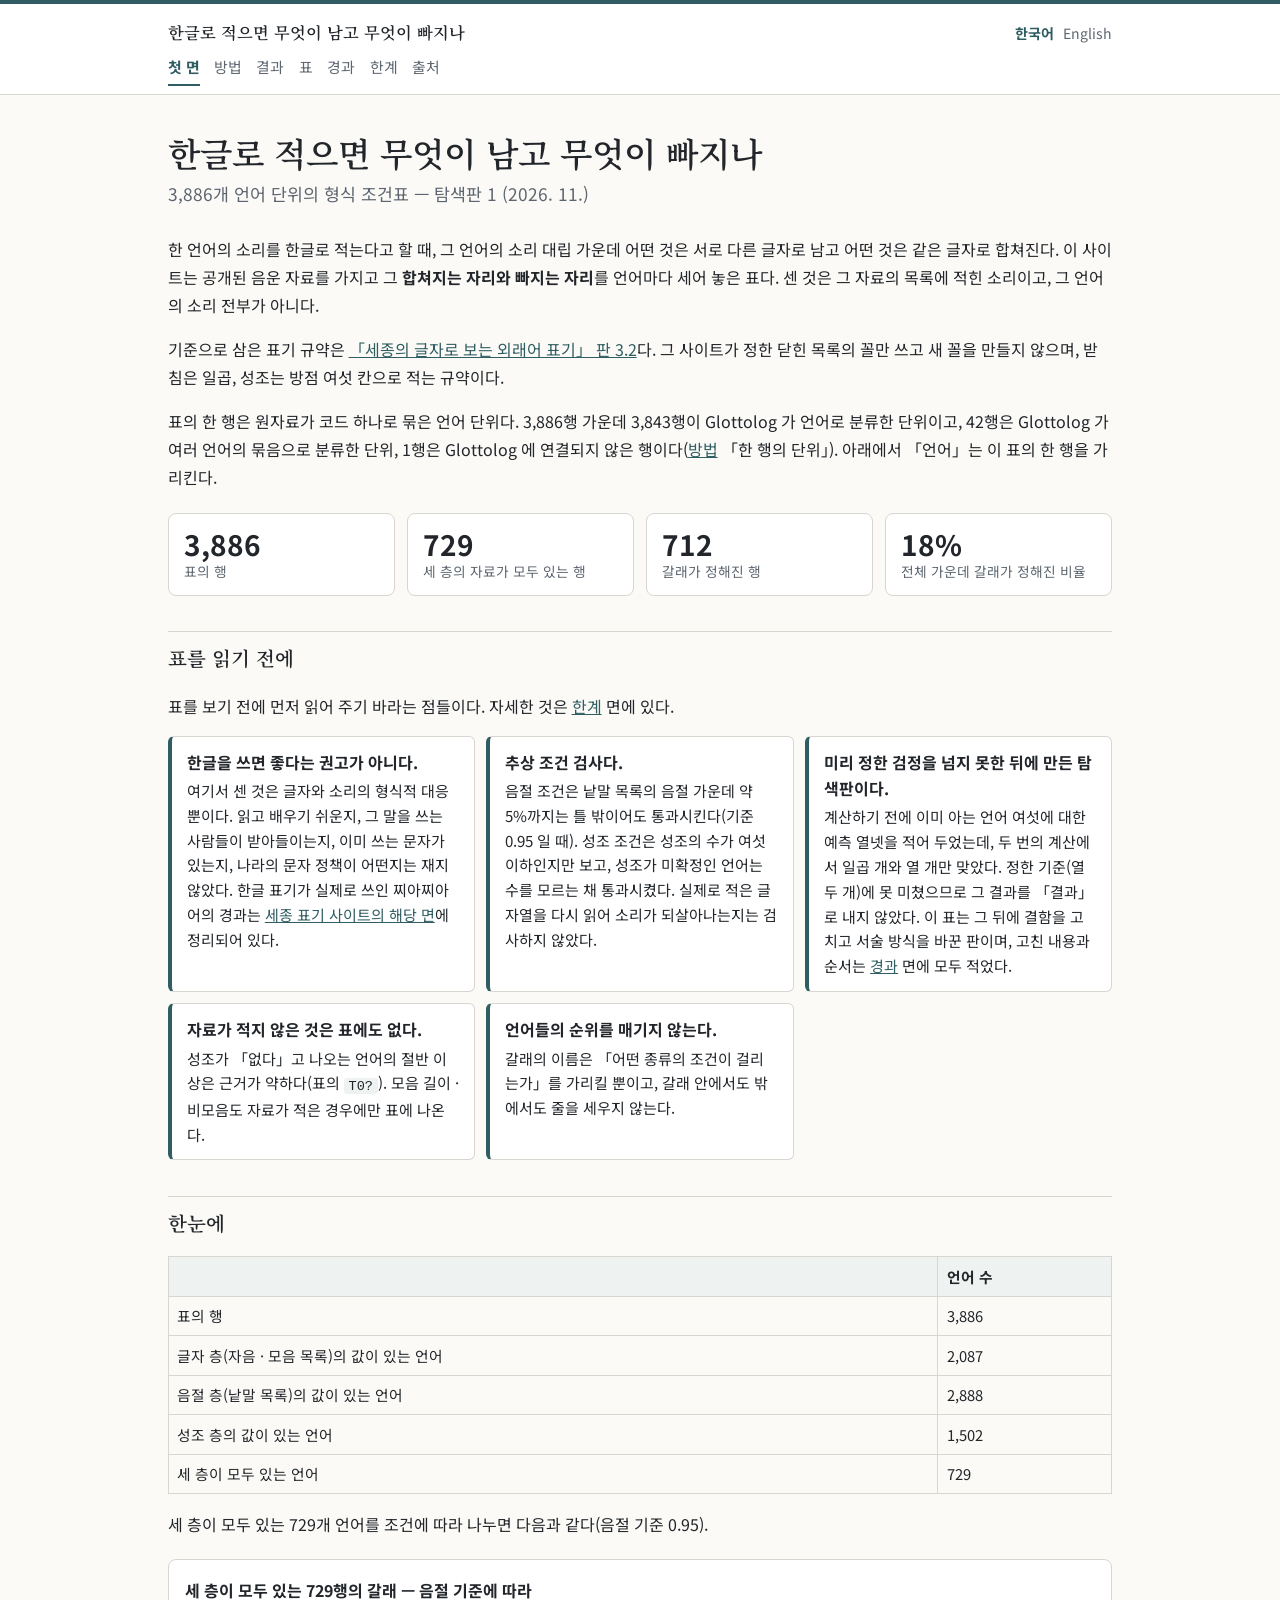
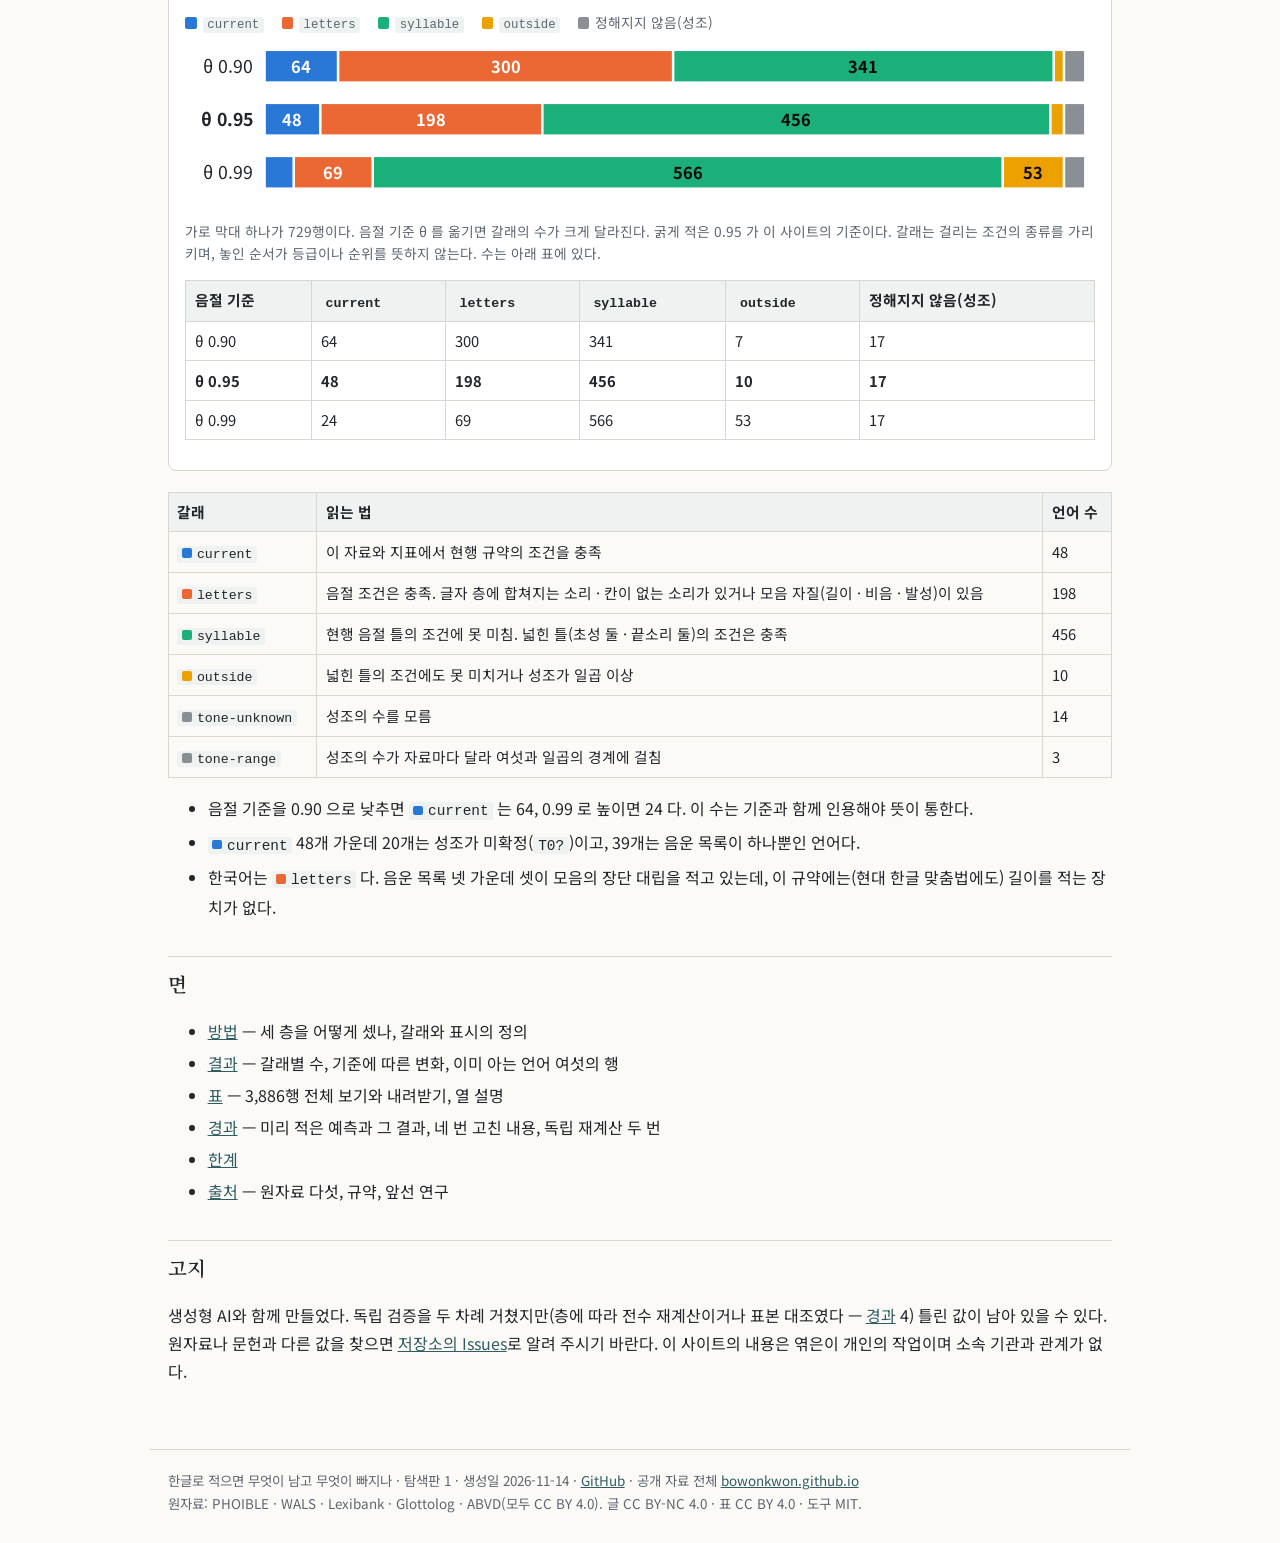
==== docs/ko/index.html @ a4bf8be7 "Exploratory edition 1: formal-condition table of 3,886 language units Site (Korean and English), tab" ====
<!DOCTYPE html><html lang="ko"><head><meta charset="utf-8"><meta name="viewport" content="width=device-width,initial-scale=1"><title>한글로 적으면 무엇이 남고 무엇이 빠지나</title><link rel="preconnect" href="https://fonts.googleapis.com"><link rel="preconnect" href="https://fonts.gstatic.com" crossorigin><link href="https://fonts.googleapis.com/css2?family=Noto+Sans+KR:wght@400;700&family=Noto+Serif+KR:wght@600&display=swap" rel="stylesheet"><link rel="stylesheet" href="../assets/style.css"></head><body class="p-index"><header><div class="top"><a class="site" href="index.html">한글로 적으면 무엇이 남고 무엇이 빠지나</a><span class="lang"><a href="../ko/index.html" class="on">한국어</a><a href="../en/index.html">English</a></span></div><nav><a href="index.html" class="on">첫 면</a><a href="method.html">방법</a><a href="results.html">결과</a><a href="table.html">표</a><a href="record.html">경과</a><a href="limits.html">한계</a><a href="sources.html">출처</a></nav></header><main><h1>한글로 적으면 무엇이 남고 무엇이 빠지나</h1><p class="sub">3,886개 언어 단위의 형식 조건표 — 탐색판 1 (2026. 11.)</p><p>한 언어의 소리를 한글로 적는다고 할 때, 그 언어의 소리 대립 가운데 어떤 것은 서로 다른 글자로 남고 어떤 것은 같은 글자로 합쳐진다. 이 사이트는 공개된 음운 자료를 가지고 그 <strong>합쳐지는 자리와 빠지는 자리</strong>를 언어마다 세어 놓은 표다. 센 것은 그 자료의 목록에 적힌 소리이고, 그 언어의 소리 전부가 아니다.</p>
<p>기준으로 삼은 표기 규약은 <a href="https://bowonkwon.github.io/Legal-Language-Handbooks/sejong/">「세종의 글자로 보는 외래어 표기」 판 3.2</a>다. 그 사이트가 정한 닫힌 목록의 꼴만 쓰고 새 꼴을 만들지 않으며, 받침은 일곱, 성조는 방점 여섯 칸으로 적는 규약이다.</p>
<p>표의 한 행은 원자료가 코드 하나로 묶은 언어 단위다. 3,886행 가운데 3,843행이 Glottolog 가 언어로 분류한 단위이고, 42행은 Glottolog 가 여러 언어의 묶음으로 분류한 단위, 1행은 Glottolog 에 연결되지 않은 행이다(<a href="method.html">방법</a> 「한 행의 단위」). 아래에서 「언어」는 이 표의 한 행을 가리킨다.</p>
<div class="tiles"><div class="tile"><b>3,886</b><span>표의 행</span></div><div class="tile"><b>729</b><span>세 층의 자료가 모두 있는 행</span></div><div class="tile"><b>712</b><span>갈래가 정해진 행</span></div><div class="tile"><b>18%</b><span>전체 가운데 갈래가 정해진 비율</span></div></div>
<h2>표를 읽기 전에</h2>
<p>표를 보기 전에 먼저 읽어 주기 바라는 점들이다. 자세한 것은 <a href="limits.html">한계</a> 면에 있다.</p>
<ul class="cards">
<li><strong>한글을 쓰면 좋다는 권고가 아니다.</strong> 여기서 센 것은 글자와 소리의 형식적 대응뿐이다. 읽고 배우기 쉬운지, 그 말을 쓰는 사람들이 받아들이는지, 이미 쓰는 문자가 있는지, 나라의 문자 정책이 어떤지는 재지 않았다. 한글 표기가 실제로 쓰인 찌아찌아어의 경과는 <a href="https://bowonkwon.github.io/Legal-Language-Handbooks/sejong/geokkuro.html">세종 표기 사이트의 해당 면</a>에 정리되어 있다.</li>
<li><strong>추상 조건 검사다.</strong> 음절 조건은 낱말 목록의 음절 가운데 약 5%까지는 틀 밖이어도 통과시킨다(기준 0.95 일 때). 성조 조건은 성조의 수가 여섯 이하인지만 보고, 성조가 미확정인 언어는 수를 모르는 채 통과시켰다. 실제로 적은 글자열을 다시 읽어 소리가 되살아나는지는 검사하지 않았다.</li>
<li><strong>미리 정한 검정을 넘지 못한 뒤에 만든 탐색판이다.</strong> 계산하기 전에 이미 아는 언어 여섯에 대한 예측 열넷을 적어 두었는데, 두 번의 계산에서 일곱 개와 열 개만 맞았다. 정한 기준(열두 개)에 못 미쳤으므로 그 결과를 「결과」로 내지 않았다. 이 표는 그 뒤에 결함을 고치고 서술 방식을 바꾼 판이며, 고친 내용과 순서는 <a href="record.html">경과</a> 면에 모두 적었다.</li>
<li><strong>자료가 적지 않은 것은 표에도 없다.</strong> 성조가 「없다」고 나오는 언어의 절반 이상은 근거가 약하다(표의 <code>T0?</code>). 모음 길이 · 비모음도 자료가 적은 경우에만 표에 나온다.</li>
<li><strong>언어들의 순위를 매기지 않는다.</strong> 갈래의 이름은 「어떤 종류의 조건이 걸리는가」를 가리킬 뿐이고, 갈래 안에서도 밖에서도 줄을 세우지 않는다.</li>
</ul>
<h2>한눈에</h2>
<div class="tw"><table>
<thead>
<tr>
<th></th>
<th>언어 수</th>
</tr>
</thead>
<tbody>
<tr>
<td>표의 행</td>
<td>3,886</td>
</tr>
<tr>
<td>글자 층(자음 · 모음 목록)의 값이 있는 언어</td>
<td>2,087</td>
</tr>
<tr>
<td>음절 층(낱말 목록)의 값이 있는 언어</td>
<td>2,888</td>
</tr>
<tr>
<td>성조 층의 값이 있는 언어</td>
<td>1,502</td>
</tr>
<tr>
<td>세 층이 모두 있는 언어</td>
<td>729</td>
</tr>
</tbody>
</table></div>
<p>세 층이 모두 있는 729개 언어를 조건에 따라 나누면 다음과 같다(음절 기준 0.95).</p>
<div class="fig"><h3>세 층이 모두 있는 729행의 갈래 — 음절 기준에 따라</h3><div class="legend"><span><i class="sw" style="background:#2a78d6"></i><code>current</code></span><span><i class="sw" style="background:#eb6834"></i><code>letters</code></span><span><i class="sw" style="background:#1baf7a"></i><code>syllable</code></span><span><i class="sw" style="background:#eda100"></i><code>outside</code></span><span><i class="sw" style="background:#8a8f96"></i>정해지지 않음(성조)</span></div><svg viewBox="0 0 720 130" role="img" aria-label="세 층이 모두 있는 729행의 갈래 — 음절 기준에 따라"><text x="54" y="21.0" text-anchor="end" font-size="14" fill="#22262a">θ 0.90</text><rect x="64.000" y="4" width="56.187" height="24" fill="#2a78d6"><title>current: 64 (θ 0.90)</title></rect><text x="92.1" y="21.0" text-anchor="middle" font-size="13" font-weight="700" fill="#ffffff" pointer-events="none">64</text><rect x="122.187" y="4" width="263.374" height="24" fill="#eb6834"><title>letters: 300 (θ 0.90)</title></rect><text x="253.9" y="21.0" text-anchor="middle" font-size="13" font-weight="700" fill="#ffffff" pointer-events="none">300</text><rect x="387.561" y="4" width="299.369" height="24" fill="#1baf7a"><title>syllable: 341 (θ 0.90)</title></rect><text x="537.2" y="21.0" text-anchor="middle" font-size="13" font-weight="700" fill="#0b0b0b" pointer-events="none">341</text><rect x="688.930" y="4" width="6.145" height="24" fill="#eda100"><title>outside: 7 (θ 0.90)</title></rect><rect x="697.075" y="4" width="14.925" height="24" fill="#8a8f96"><title>정해지지 않음(성조): 17 (θ 0.90)</title></rect><text x="54" y="63.0" text-anchor="end" font-size="14" fill="#22262a" font-weight="700">θ 0.95</text><rect x="64.000" y="46" width="42.140" height="24" fill="#2a78d6"><title>current: 48 (θ 0.95)</title></rect><text x="85.1" y="63.0" text-anchor="middle" font-size="13" font-weight="700" fill="#ffffff" pointer-events="none">48</text><rect x="108.140" y="46" width="173.827" height="24" fill="#eb6834"><title>letters: 198 (θ 0.95)</title></rect><text x="195.1" y="63.0" text-anchor="middle" font-size="13" font-weight="700" fill="#ffffff" pointer-events="none">198</text><rect x="283.967" y="46" width="400.329" height="24" fill="#1baf7a"><title>syllable: 456 (θ 0.95)</title></rect><text x="484.1" y="63.0" text-anchor="middle" font-size="13" font-weight="700" fill="#0b0b0b" pointer-events="none">456</text><rect x="686.296" y="46" width="8.779" height="24" fill="#eda100"><title>outside: 10 (θ 0.95)</title></rect><rect x="697.075" y="46" width="14.925" height="24" fill="#8a8f96"><title>정해지지 않음(성조): 17 (θ 0.95)</title></rect><text x="54" y="105.0" text-anchor="end" font-size="14" fill="#22262a">θ 0.99</text><rect x="64.000" y="88" width="21.070" height="24" fill="#2a78d6"><title>current: 24 (θ 0.99)</title></rect><rect x="87.070" y="88" width="60.576" height="24" fill="#eb6834"><title>letters: 69 (θ 0.99)</title></rect><text x="117.4" y="105.0" text-anchor="middle" font-size="13" font-weight="700" fill="#ffffff" pointer-events="none">69</text><rect x="149.646" y="88" width="496.900" height="24" fill="#1baf7a"><title>syllable: 566 (θ 0.99)</title></rect><text x="398.1" y="105.0" text-anchor="middle" font-size="13" font-weight="700" fill="#0b0b0b" pointer-events="none">566</text><rect x="648.546" y="88" width="46.529" height="24" fill="#eda100"><title>outside: 53 (θ 0.99)</title></rect><text x="671.8" y="105.0" text-anchor="middle" font-size="13" font-weight="700" fill="#0b0b0b" pointer-events="none">53</text><rect x="697.075" y="88" width="14.925" height="24" fill="#8a8f96"><title>정해지지 않음(성조): 17 (θ 0.99)</title></rect></svg><p class="cap">가로 막대 하나가 729행이다. 음절 기준 θ 를 옮기면 갈래의 수가 크게 달라진다. 굵게 적은 0.95 가 이 사이트의 기준이다. 갈래는 걸리는 조건의 종류를 가리키며, 놓인 순서가 등급이나 순위를 뜻하지 않는다. 수는 아래 표에 있다.</p><div class="tw"><table><thead><tr><th>음절 기준</th><th><code>current</code></th><th><code>letters</code></th><th><code>syllable</code></th><th><code>outside</code></th><th>정해지지 않음(성조)</th></tr></thead><tbody><tr><td>θ 0.90</td><td>64</td><td>300</td><td>341</td><td>7</td><td>17</td></tr><tr><td><strong>θ 0.95</strong></td><td><strong>48</strong></td><td><strong>198</strong></td><td><strong>456</strong></td><td><strong>10</strong></td><td><strong>17</strong></td></tr><tr><td>θ 0.99</td><td>24</td><td>69</td><td>566</td><td>53</td><td>17</td></tr></tbody></table></div></div>
<div class="tw"><table>
<thead>
<tr>
<th>갈래</th>
<th>읽는 법</th>
<th>언어 수</th>
</tr>
</thead>
<tbody>
<tr>
<td><code class="cat c-current">current</code></td>
<td>이 자료와 지표에서 현행 규약의 조건을 충족</td>
<td>48</td>
</tr>
<tr>
<td><code class="cat c-letters">letters</code></td>
<td>음절 조건은 충족. 글자 층에 합쳐지는 소리 · 칸이 없는 소리가 있거나 모음 자질(길이 · 비음 · 발성)이 있음</td>
<td>198</td>
</tr>
<tr>
<td><code class="cat c-syllable">syllable</code></td>
<td>현행 음절 틀의 조건에 못 미침. 넓힌 틀(초성 둘 · 끝소리 둘)의 조건은 충족</td>
<td>456</td>
</tr>
<tr>
<td><code class="cat c-outside">outside</code></td>
<td>넓힌 틀의 조건에도 못 미치거나 성조가 일곱 이상</td>
<td>10</td>
</tr>
<tr>
<td><code class="cat c-tone-unknown">tone-unknown</code></td>
<td>성조의 수를 모름</td>
<td>14</td>
</tr>
<tr>
<td><code class="cat c-tone-range">tone-range</code></td>
<td>성조의 수가 자료마다 달라 여섯과 일곱의 경계에 걸침</td>
<td>3</td>
</tr>
</tbody>
</table></div>
<ul>
<li>음절 기준을 0.90 으로 낮추면 <code class="cat c-current">current</code> 는 64, 0.99 로 높이면 24 다. 이 수는 기준과 함께 인용해야 뜻이 통한다.</li>
<li><code class="cat c-current">current</code> 48개 가운데 20개는 성조가 미확정(<code>T0?</code>)이고, 39개는 음운 목록이 하나뿐인 언어다.</li>
<li>한국어는 <code class="cat c-letters">letters</code> 다. 음운 목록 넷 가운데 셋이 모음의 장단 대립을 적고 있는데, 이 규약에는(현대 한글 맞춤법에도) 길이를 적는 장치가 없다.</li>
</ul>
<h2>면</h2>
<ul>
<li><a href="method.html">방법</a> — 세 층을 어떻게 셌나, 갈래와 표시의 정의</li>
<li><a href="results.html">결과</a> — 갈래별 수, 기준에 따른 변화, 이미 아는 언어 여섯의 행</li>
<li><a href="table.html">표</a> — 3,886행 전체 보기와 내려받기, 열 설명</li>
<li><a href="record.html">경과</a> — 미리 적은 예측과 그 결과, 네 번 고친 내용, 독립 재계산 두 번</li>
<li><a href="limits.html">한계</a></li>
<li><a href="sources.html">출처</a> — 원자료 다섯, 규약, 앞선 연구</li>
</ul>
<h2>고지</h2>
<p>생성형 AI와 함께 만들었다. 독립 검증을 두 차례 거쳤지만(층에 따라 전수 재계산이거나 표본 대조였다 — <a href="record.html">경과</a> 4) 틀린 값이 남아 있을 수 있다. 원자료나 문헌과 다른 값을 찾으면 <a href="https://github.com/BowonKwon/Hangul-Notation-Conditions/issues">저장소의 Issues</a>로 알려 주시기 바란다. 이 사이트의 내용은 엮은이 개인의 작업이며 소속 기관과 관계가 없다.</p></main><footer>한글로 적으면 무엇이 남고 무엇이 빠지나 · 탐색판 1 · 생성일 2026-11-14 · <a href="https://github.com/BowonKwon/Hangul-Notation-Conditions">GitHub</a> · 공개 자료 전체 <a href="https://bowonkwon.github.io/">bowonkwon.github.io</a><br>원자료: PHOIBLE · WALS · Lexibank · Glottolog · ABVD(모두 CC BY 4.0). 글 CC BY-NC 4.0 · 표 CC BY 4.0 · 도구 MIT.</footer></body></html>
---- docs/assets/style.css ----
:root{--bg:#fbfaf7;--fg:#22262a;--mut:#5d6670;--line:#d9d6cf;--acc:#2f5d62;--soft:#eef2f0;--warn:#7a4b12}
*{box-sizing:border-box}html{-webkit-text-size-adjust:100%}
body{margin:0;background:var(--bg);color:var(--fg);font-family:'Noto Sans KR',system-ui,-apple-system,'Segoe UI',sans-serif;line-height:1.75;font-size:16px}
header{border-bottom:1px solid var(--line);background:#fff}
.top{max-width:980px;margin:0 auto;padding:.9rem 1.1rem .2rem;display:flex;flex-wrap:wrap;gap:.4rem 1rem;align-items:baseline;justify-content:space-between}
.top .site{font-family:'Noto Serif KR',serif;font-weight:600;font-size:1.02rem;color:var(--fg);text-decoration:none}
.top .lang a{color:var(--mut);font-size:.88rem;text-decoration:none;margin-left:.6rem}.top .lang a.on{color:var(--acc);font-weight:700}
nav{max-width:980px;margin:0 auto;padding:0 1.1rem .5rem;display:flex;flex-wrap:wrap;gap:.1rem .9rem}
nav a{color:var(--mut);text-decoration:none;font-size:.93rem;padding:.25rem 0;border-bottom:2px solid transparent}
nav a.on{color:var(--acc);border-bottom-color:var(--acc);font-weight:700}
main{max-width:980px;margin:0 auto;padding:1.4rem 1.1rem 3rem}
h1{font-family:'Noto Serif KR',serif;font-weight:600;font-size:1.7rem;line-height:1.35;margin:.4rem 0 .2rem}
.sub{color:var(--mut);margin:0 0 1.6rem}
h2{font-family:'Noto Serif KR',serif;font-weight:600;font-size:1.22rem;margin:2.2rem 0 .6rem;padding-top:.6rem;border-top:1px solid var(--line)}
a{color:var(--acc)}code{background:var(--soft);padding:.05rem .3rem;border-radius:3px;font-size:.9em;font-family:ui-monospace,Consolas,monospace;word-break:break-word}
.tw{overflow-x:auto;margin:1rem 0}table{border-collapse:collapse;font-size:.92rem;min-width:100%}
th,td{border:1px solid var(--line);padding:.4rem .55rem;text-align:left;vertical-align:top}th{background:var(--soft);font-weight:700}
li{margin:.25rem 0}strong{font-weight:700}
footer{max-width:980px;margin:0 auto;padding:1.2rem 1.1rem 2.5rem;color:var(--mut);font-size:.84rem;border-top:1px solid var(--line)}
.ctl{display:flex;flex-wrap:wrap;gap:.5rem .8rem;align-items:center;margin:1rem 0 .4rem;font-size:.9rem}
.ctl input[type=search],.ctl select{font:inherit;padding:.3rem .45rem;border:1px solid var(--line);border-radius:4px;background:#fff;max-width:100%}
.ctl button{font:inherit;padding:.3rem .7rem;border:1px solid var(--line);border-radius:4px;background:#fff;cursor:pointer}
#tinfo{color:var(--mut);font-size:.86rem;margin:.2rem 0 .4rem}#tbl td{white-space:nowrap;font-size:.84rem}#tbl td.w{white-space:normal;min-width:11rem}
header{border-top:4px solid var(--acc)}
.p-index h1{font-size:2.1rem;margin-top:.8rem}.p-index .sub{font-size:1.05rem}
.p-index main>p:first-of-type{font-size:1.08rem}
.tiles{display:grid;grid-template-columns:repeat(auto-fit,minmax(160px,1fr));gap:.7rem;margin:1.4rem 0}
.tile{background:#fff;border:1px solid var(--line);border-radius:8px;padding:.8rem .95rem}
.tile b{display:block;font-size:1.75rem;font-weight:700;line-height:1.25;font-variant-numeric:tabular-nums;color:var(--fg)}
.tile span{color:var(--mut);font-size:.86rem;line-height:1.45;display:block}
ul.cards{list-style:none;padding:0;margin:1rem 0;display:grid;grid-template-columns:repeat(auto-fit,minmax(290px,1fr));gap:.7rem}
ul.cards li{background:#fff;border:1px solid var(--line);border-left:4px solid var(--acc);border-radius:6px;padding:.75rem .95rem;margin:0;font-size:.94rem;line-height:1.65}
ul.cards li>strong:first-child{display:block;margin-bottom:.25rem;font-size:1rem}
.fig{background:#fff;border:1px solid var(--line);border-radius:8px;padding:1rem 1.05rem .85rem;margin:1.3rem 0}
.fig h3{margin:0 0 .35rem;font-size:1rem;font-weight:700}
.fig svg{display:block;width:100%;height:auto}
.fig .cap{color:var(--mut);font-size:.86rem;margin:.6rem 0 0;line-height:1.6}
.legend{display:flex;flex-wrap:wrap;gap:.25rem 1.1rem;font-size:.86rem;color:var(--mut);margin:.2rem 0 .6rem}
.sw{display:inline-block;width:.72rem;height:.72rem;border-radius:2px;margin-right:.35rem;vertical-align:-1px}.sw.dot{border-radius:50%}.sw.dot.sm{width:.5rem;height:.5rem}
.mrow{margin:.5rem 0}.mtop{display:flex;justify-content:space-between;gap:1rem;font-size:.92rem}.mtop .v{font-variant-numeric:tabular-nums;font-weight:700}
.track{background:var(--soft);height:14px;border-radius:0 4px 4px 0;margin-top:.15rem}.bar{background:#2a78d6;height:14px;border-radius:0 4px 4px 0}
code.cat::before{content:'';display:inline-block;width:.6rem;height:.6rem;border-radius:2px;margin-right:.32rem;background:var(--c,#c9ccd0)}
.c-current{--c:#2a78d6}.c-letters{--c:#eb6834}.c-syllable{--c:#1baf7a}.c-outside{--c:#eda100}.c-tone-unknown,.c-tone-range{--c:#8a8f96}.c-partial{--c:#c9ccd0}
@media (max-width:480px){h1{font-size:1.4rem}body{font-size:15px}.p-index h1{font-size:1.55rem}.tile b{font-size:1.4rem}}
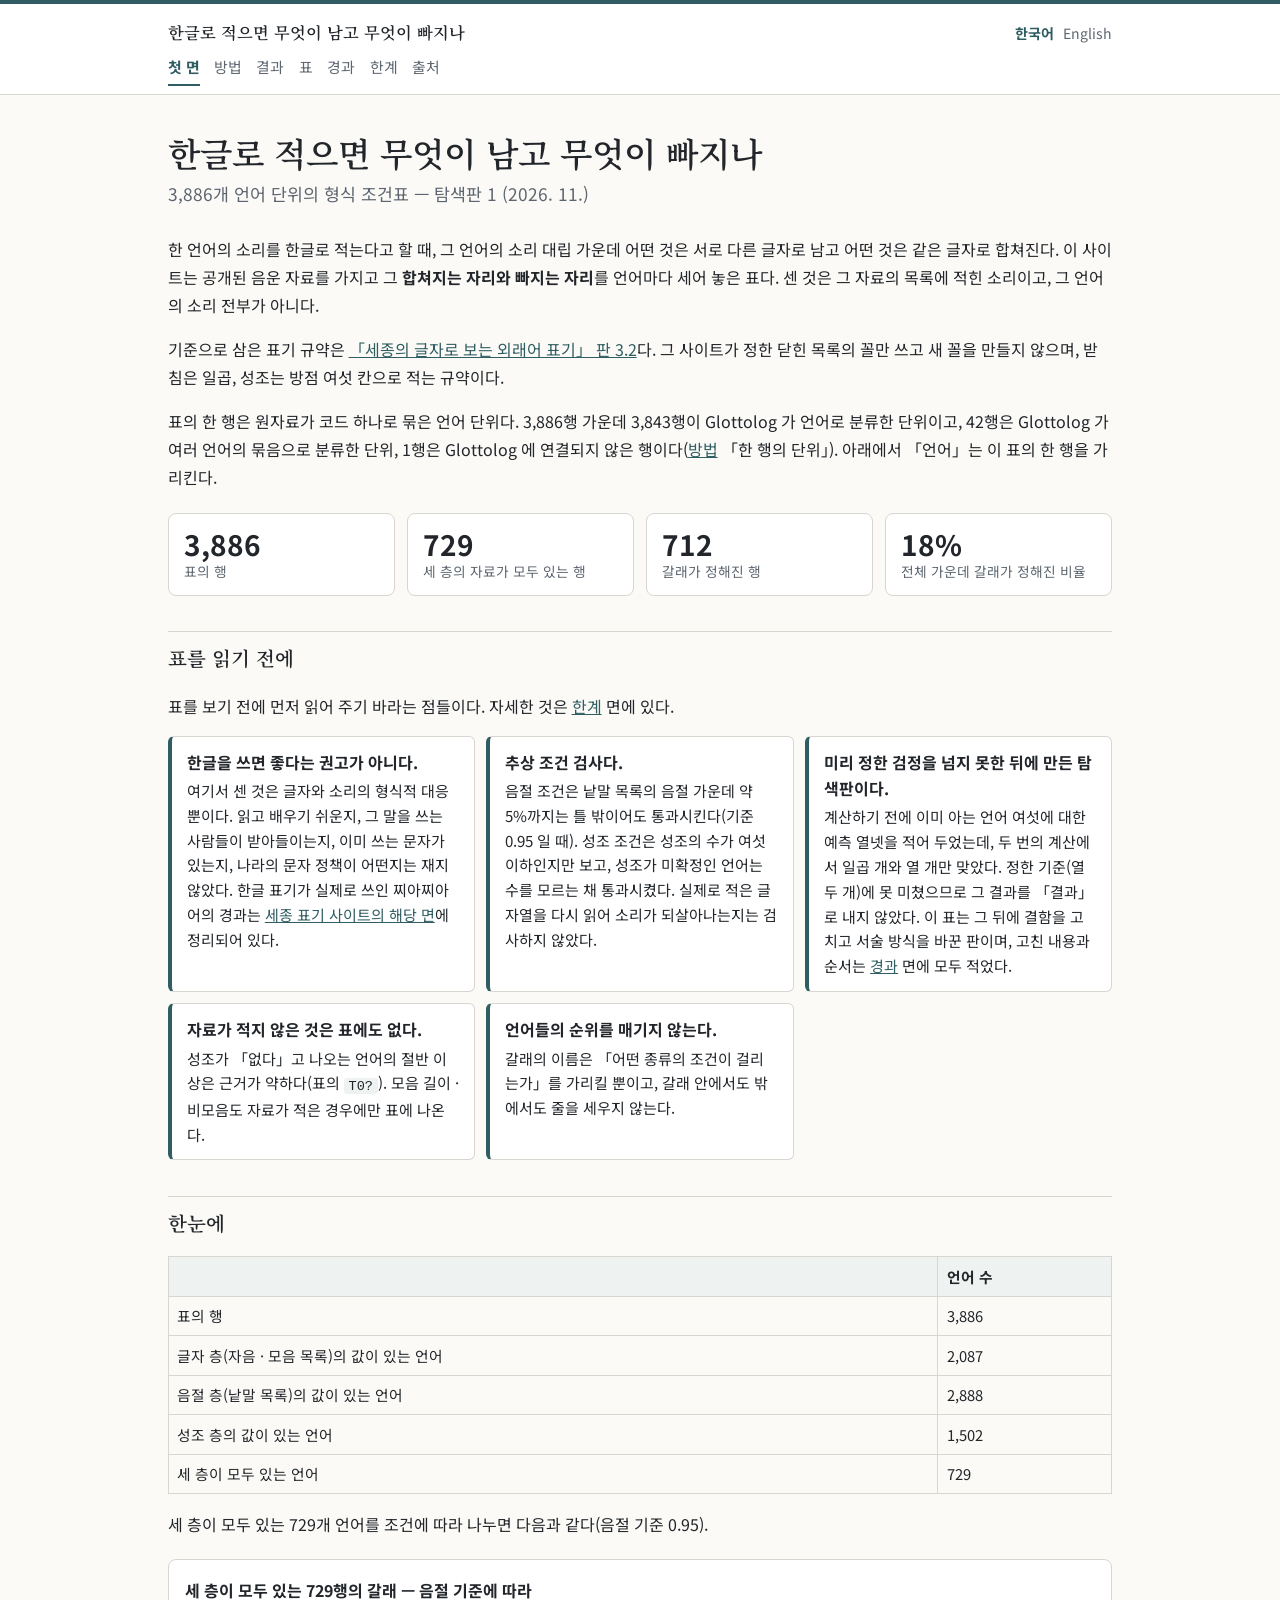
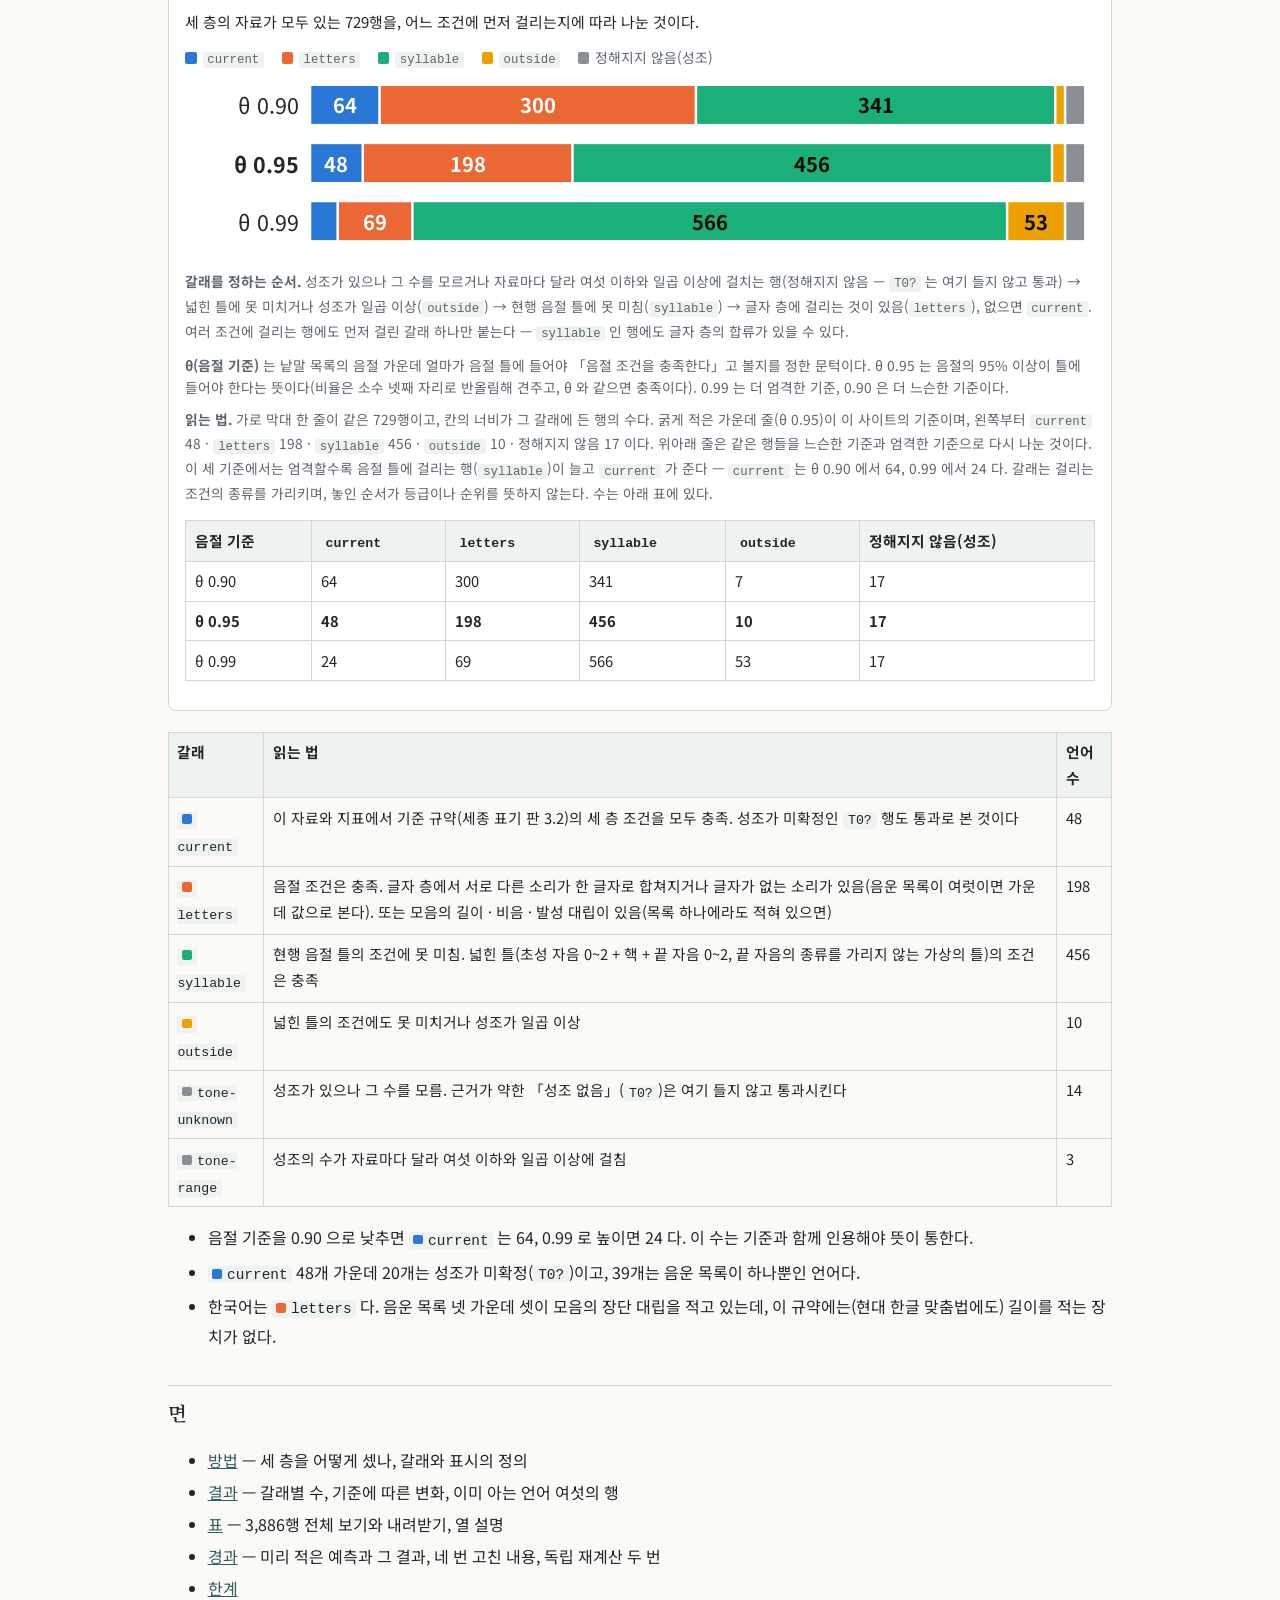
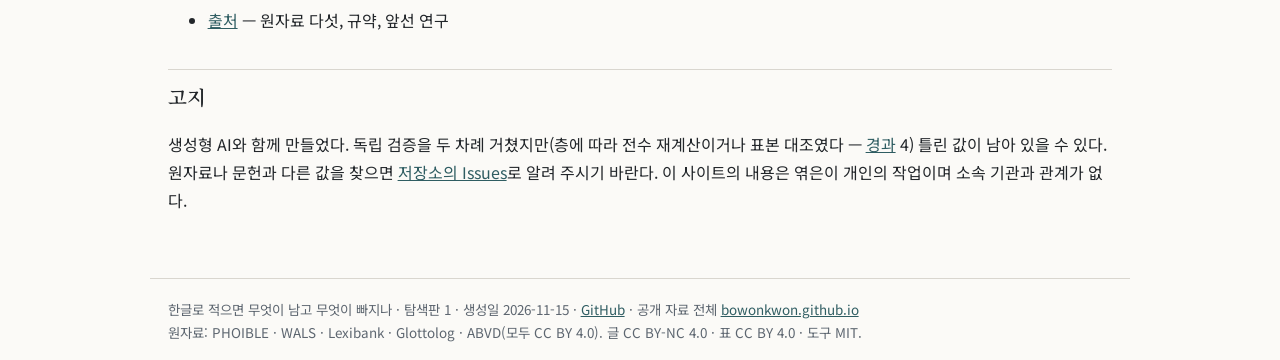
==== commit 78b81a2d: "Chart explanations: what each layer looks at, legend glosses and the order in which categories are a" ====
--- a/docs/ko/index.html
+++ b/docs/ko/index.html
@@ -43,7 +43,7 @@
 </tbody>
 </table></div>
 <p>세 층이 모두 있는 729개 언어를 조건에 따라 나누면 다음과 같다(음절 기준 0.95).</p>
-<div class="fig"><h3>세 층이 모두 있는 729행의 갈래 — 음절 기준에 따라</h3><div class="legend"><span><i class="sw" style="background:#2a78d6"></i><code>current</code></span><span><i class="sw" style="background:#eb6834"></i><code>letters</code></span><span><i class="sw" style="background:#1baf7a"></i><code>syllable</code></span><span><i class="sw" style="background:#eda100"></i><code>outside</code></span><span><i class="sw" style="background:#8a8f96"></i>정해지지 않음(성조)</span></div><svg viewBox="0 0 720 130" role="img" aria-label="세 층이 모두 있는 729행의 갈래 — 음절 기준에 따라"><text x="54" y="21.0" text-anchor="end" font-size="14" fill="#22262a">θ 0.90</text><rect x="64.000" y="4" width="56.187" height="24" fill="#2a78d6"><title>current: 64 (θ 0.90)</title></rect><text x="92.1" y="21.0" text-anchor="middle" font-size="13" font-weight="700" fill="#ffffff" pointer-events="none">64</text><rect x="122.187" y="4" width="263.374" height="24" fill="#eb6834"><title>letters: 300 (θ 0.90)</title></rect><text x="253.9" y="21.0" text-anchor="middle" font-size="13" font-weight="700" fill="#ffffff" pointer-events="none">300</text><rect x="387.561" y="4" width="299.369" height="24" fill="#1baf7a"><title>syllable: 341 (θ 0.90)</title></rect><text x="537.2" y="21.0" text-anchor="middle" font-size="13" font-weight="700" fill="#0b0b0b" pointer-events="none">341</text><rect x="688.930" y="4" width="6.145" height="24" fill="#eda100"><title>outside: 7 (θ 0.90)</title></rect><rect x="697.075" y="4" width="14.925" height="24" fill="#8a8f96"><title>정해지지 않음(성조): 17 (θ 0.90)</title></rect><text x="54" y="63.0" text-anchor="end" font-size="14" fill="#22262a" font-weight="700">θ 0.95</text><rect x="64.000" y="46" width="42.140" height="24" fill="#2a78d6"><title>current: 48 (θ 0.95)</title></rect><text x="85.1" y="63.0" text-anchor="middle" font-size="13" font-weight="700" fill="#ffffff" pointer-events="none">48</text><rect x="108.140" y="46" width="173.827" height="24" fill="#eb6834"><title>letters: 198 (θ 0.95)</title></rect><text x="195.1" y="63.0" text-anchor="middle" font-size="13" font-weight="700" fill="#ffffff" pointer-events="none">198</text><rect x="283.967" y="46" width="400.329" height="24" fill="#1baf7a"><title>syllable: 456 (θ 0.95)</title></rect><text x="484.1" y="63.0" text-anchor="middle" font-size="13" font-weight="700" fill="#0b0b0b" pointer-events="none">456</text><rect x="686.296" y="46" width="8.779" height="24" fill="#eda100"><title>outside: 10 (θ 0.95)</title></rect><rect x="697.075" y="46" width="14.925" height="24" fill="#8a8f96"><title>정해지지 않음(성조): 17 (θ 0.95)</title></rect><text x="54" y="105.0" text-anchor="end" font-size="14" fill="#22262a">θ 0.99</text><rect x="64.000" y="88" width="21.070" height="24" fill="#2a78d6"><title>current: 24 (θ 0.99)</title></rect><rect x="87.070" y="88" width="60.576" height="24" fill="#eb6834"><title>letters: 69 (θ 0.99)</title></rect><text x="117.4" y="105.0" text-anchor="middle" font-size="13" font-weight="700" fill="#ffffff" pointer-events="none">69</text><rect x="149.646" y="88" width="496.900" height="24" fill="#1baf7a"><title>syllable: 566 (θ 0.99)</title></rect><text x="398.1" y="105.0" text-anchor="middle" font-size="13" font-weight="700" fill="#0b0b0b" pointer-events="none">566</text><rect x="648.546" y="88" width="46.529" height="24" fill="#eda100"><title>outside: 53 (θ 0.99)</title></rect><text x="671.8" y="105.0" text-anchor="middle" font-size="13" font-weight="700" fill="#0b0b0b" pointer-events="none">53</text><rect x="697.075" y="88" width="14.925" height="24" fill="#8a8f96"><title>정해지지 않음(성조): 17 (θ 0.99)</title></rect></svg><p class="cap">가로 막대 하나가 729행이다. 음절 기준 θ 를 옮기면 갈래의 수가 크게 달라진다. 굵게 적은 0.95 가 이 사이트의 기준이다. 갈래는 걸리는 조건의 종류를 가리키며, 놓인 순서가 등급이나 순위를 뜻하지 않는다. 수는 아래 표에 있다.</p><div class="tw"><table><thead><tr><th>음절 기준</th><th><code>current</code></th><th><code>letters</code></th><th><code>syllable</code></th><th><code>outside</code></th><th>정해지지 않음(성조)</th></tr></thead><tbody><tr><td>θ 0.90</td><td>64</td><td>300</td><td>341</td><td>7</td><td>17</td></tr><tr><td><strong>θ 0.95</strong></td><td><strong>48</strong></td><td><strong>198</strong></td><td><strong>456</strong></td><td><strong>10</strong></td><td><strong>17</strong></td></tr><tr><td>θ 0.99</td><td>24</td><td>69</td><td>566</td><td>53</td><td>17</td></tr></tbody></table></div></div>
+<div class="fig"><h3>세 층이 모두 있는 729행의 갈래 — 음절 기준에 따라</h3><p class="lead">세 층의 자료가 모두 있는 729행을, 어느 조건에 먼저 걸리는지에 따라 나눈 것이다.</p><div class="legend"><span><i class="sw" style="background:#2a78d6"></i><code>current</code></span><span><i class="sw" style="background:#eb6834"></i><code>letters</code></span><span><i class="sw" style="background:#1baf7a"></i><code>syllable</code></span><span><i class="sw" style="background:#eda100"></i><code>outside</code></span><span><i class="sw" style="background:#8a8f96"></i>정해지지 않음(성조)</span></div><svg class="cat" viewBox="0 0 720 142" role="img" aria-label="세 층이 모두 있는 729행의 갈래 — 음절 기준에 따라"><text x="90" y="19.0" dominant-baseline="central" text-anchor="end" font-size="17" fill="#22262a">θ 0.90</text><rect x="100.000" y="4" width="53.026" height="30" fill="#2a78d6"><title>current: 64 (θ 0.90)</title></rect><text x="126.5" y="19.0" dominant-baseline="central" text-anchor="middle" font-size="16" font-weight="700" fill="#ffffff" pointer-events="none">64</text><rect x="155.026" y="4" width="248.560" height="30" fill="#eb6834"><title>letters: 300 (θ 0.90)</title></rect><text x="279.3" y="19.0" dominant-baseline="central" text-anchor="middle" font-size="16" font-weight="700" fill="#ffffff" pointer-events="none">300</text><rect x="405.586" y="4" width="282.529" height="30" fill="#1baf7a"><title>syllable: 341 (θ 0.90)</title></rect><text x="546.9" y="19.0" dominant-baseline="central" text-anchor="middle" font-size="16" font-weight="700" fill="#0b0b0b" pointer-events="none">341</text><rect x="690.115" y="4" width="5.800" height="30" fill="#eda100"><title>outside: 7 (θ 0.90)</title></rect><rect x="697.915" y="4" width="14.085" height="30" fill="#8a8f96"><title>정해지지 않음(성조): 17 (θ 0.90)</title></rect><text x="90" y="65.0" dominant-baseline="central" text-anchor="end" font-size="17" fill="#22262a" font-weight="700">θ 0.95</text><rect x="100.000" y="50" width="39.770" height="30" fill="#2a78d6"><title>current: 48 (θ 0.95)</title></rect><text x="119.9" y="65.0" dominant-baseline="central" text-anchor="middle" font-size="16" font-weight="700" fill="#ffffff" pointer-events="none">48</text><rect x="141.770" y="50" width="164.049" height="30" fill="#eb6834"><title>letters: 198 (θ 0.95)</title></rect><text x="223.8" y="65.0" dominant-baseline="central" text-anchor="middle" font-size="16" font-weight="700" fill="#ffffff" pointer-events="none">198</text><rect x="307.819" y="50" width="377.811" height="30" fill="#1baf7a"><title>syllable: 456 (θ 0.95)</title></rect><text x="496.7" y="65.0" dominant-baseline="central" text-anchor="middle" font-size="16" font-weight="700" fill="#0b0b0b" pointer-events="none">456</text><rect x="687.630" y="50" width="8.285" height="30" fill="#eda100"><title>outside: 10 (θ 0.95)</title></rect><rect x="697.915" y="50" width="14.085" height="30" fill="#8a8f96"><title>정해지지 않음(성조): 17 (θ 0.95)</title></rect><text x="90" y="111.0" dominant-baseline="central" text-anchor="end" font-size="17" fill="#22262a">θ 0.99</text><rect x="100.000" y="96" width="19.885" height="30" fill="#2a78d6"><title>current: 24 (θ 0.99)</title></rect><rect x="121.885" y="96" width="57.169" height="30" fill="#eb6834"><title>letters: 69 (θ 0.99)</title></rect><text x="150.5" y="111.0" dominant-baseline="central" text-anchor="middle" font-size="16" font-weight="700" fill="#ffffff" pointer-events="none">69</text><rect x="181.053" y="96" width="468.949" height="30" fill="#1baf7a"><title>syllable: 566 (θ 0.99)</title></rect><text x="415.5" y="111.0" dominant-baseline="central" text-anchor="middle" font-size="16" font-weight="700" fill="#0b0b0b" pointer-events="none">566</text><rect x="652.003" y="96" width="43.912" height="30" fill="#eda100"><title>outside: 53 (θ 0.99)</title></rect><text x="674.0" y="111.0" dominant-baseline="central" text-anchor="middle" font-size="16" font-weight="700" fill="#0b0b0b" pointer-events="none">53</text><rect x="697.915" y="96" width="14.085" height="30" fill="#8a8f96"><title>정해지지 않음(성조): 17 (θ 0.99)</title></rect></svg><p class="cap"><strong>갈래를 정하는 순서.</strong> 성조가 있으나 그 수를 모르거나 자료마다 달라 여섯 이하와 일곱 이상에 걸치는 행(정해지지 않음 — <code>T0?</code> 는 여기 들지 않고 통과) → 넓힌 틀에 못 미치거나 성조가 일곱 이상(<code>outside</code>) → 현행 음절 틀에 못 미침(<code>syllable</code>) → 글자 층에 걸리는 것이 있음(<code>letters</code>), 없으면 <code>current</code>. 여러 조건에 걸리는 행에도 먼저 걸린 갈래 하나만 붙는다 — <code>syllable</code> 인 행에도 글자 층의 합류가 있을 수 있다.</p><p class="cap"><strong>θ(음절 기준)</strong> 는 낱말 목록의 음절 가운데 얼마가 음절 틀에 들어야 「음절 조건을 충족한다」고 볼지를 정한 문턱이다. θ 0.95 는 음절의 95% 이상이 틀에 들어야 한다는 뜻이다(비율은 소수 넷째 자리로 반올림해 견주고, θ 와 같으면 충족이다). 0.99 는 더 엄격한 기준, 0.90 은 더 느슨한 기준이다.</p><p class="cap"><strong>읽는 법.</strong> 가로 막대 한 줄이 같은 729행이고, 칸의 너비가 그 갈래에 든 행의 수다. 굵게 적은 가운데 줄(θ 0.95)이 이 사이트의 기준이며, 왼쪽부터 <code>current</code> 48 · <code>letters</code> 198 · <code>syllable</code> 456 · <code>outside</code> 10 · 정해지지 않음 17 이다. 위아래 줄은 같은 행들을 느슨한 기준과 엄격한 기준으로 다시 나눈 것이다. 이 세 기준에서는 엄격할수록 음절 틀에 걸리는 행(<code>syllable</code>)이 늘고 <code>current</code> 가 준다 — <code>current</code> 는 θ 0.90 에서 64, 0.99 에서 24 다. 갈래는 걸리는 조건의 종류를 가리키며, 놓인 순서가 등급이나 순위를 뜻하지 않는다. 수는 아래 표에 있다.</p><div class="tw"><table><thead><tr><th>음절 기준</th><th><code>current</code></th><th><code>letters</code></th><th><code>syllable</code></th><th><code>outside</code></th><th>정해지지 않음(성조)</th></tr></thead><tbody><tr><td>θ 0.90</td><td>64</td><td>300</td><td>341</td><td>7</td><td>17</td></tr><tr><td><strong>θ 0.95</strong></td><td><strong>48</strong></td><td><strong>198</strong></td><td><strong>456</strong></td><td><strong>10</strong></td><td><strong>17</strong></td></tr><tr><td>θ 0.99</td><td>24</td><td>69</td><td>566</td><td>53</td><td>17</td></tr></tbody></table></div></div>
 <div class="tw"><table>
 <thead>
 <tr>
@@ -55,17 +55,17 @@
 <tbody>
 <tr>
 <td><code class="cat c-current">current</code></td>
-<td>이 자료와 지표에서 현행 규약의 조건을 충족</td>
+<td>이 자료와 지표에서 기준 규약(세종 표기 판 3.2)의 세 층 조건을 모두 충족. 성조가 미확정인 <code>T0?</code> 행도 통과로 본 것이다</td>
 <td>48</td>
 </tr>
 <tr>
 <td><code class="cat c-letters">letters</code></td>
-<td>음절 조건은 충족. 글자 층에 합쳐지는 소리 · 칸이 없는 소리가 있거나 모음 자질(길이 · 비음 · 발성)이 있음</td>
+<td>음절 조건은 충족. 글자 층에서 서로 다른 소리가 한 글자로 합쳐지거나 글자가 없는 소리가 있음(음운 목록이 여럿이면 가운데 값으로 본다). 또는 모음의 길이 · 비음 · 발성 대립이 있음(목록 하나에라도 적혀 있으면)</td>
 <td>198</td>
 </tr>
 <tr>
 <td><code class="cat c-syllable">syllable</code></td>
-<td>현행 음절 틀의 조건에 못 미침. 넓힌 틀(초성 둘 · 끝소리 둘)의 조건은 충족</td>
+<td>현행 음절 틀의 조건에 못 미침. 넓힌 틀(초성 자음 0~2 + 핵 + 끝 자음 0~2, 끝 자음의 종류를 가리지 않는 가상의 틀)의 조건은 충족</td>
 <td>456</td>
 </tr>
 <tr>
@@ -75,12 +75,12 @@
 </tr>
 <tr>
 <td><code class="cat c-tone-unknown">tone-unknown</code></td>
-<td>성조의 수를 모름</td>
+<td>성조가 있으나 그 수를 모름. 근거가 약한 「성조 없음」(<code>T0?</code>)은 여기 들지 않고 통과시킨다</td>
 <td>14</td>
 </tr>
 <tr>
 <td><code class="cat c-tone-range">tone-range</code></td>
-<td>성조의 수가 자료마다 달라 여섯과 일곱의 경계에 걸침</td>
+<td>성조의 수가 자료마다 달라 여섯 이하와 일곱 이상에 걸침</td>
 <td>3</td>
 </tr>
 </tbody>
@@ -100,4 +100,4 @@
 <li><a href="sources.html">출처</a> — 원자료 다섯, 규약, 앞선 연구</li>
 </ul>
 <h2>고지</h2>
-<p>생성형 AI와 함께 만들었다. 독립 검증을 두 차례 거쳤지만(층에 따라 전수 재계산이거나 표본 대조였다 — <a href="record.html">경과</a> 4) 틀린 값이 남아 있을 수 있다. 원자료나 문헌과 다른 값을 찾으면 <a href="https://github.com/BowonKwon/Hangul-Notation-Conditions/issues">저장소의 Issues</a>로 알려 주시기 바란다. 이 사이트의 내용은 엮은이 개인의 작업이며 소속 기관과 관계가 없다.</p></main><footer>한글로 적으면 무엇이 남고 무엇이 빠지나 · 탐색판 1 · 생성일 2026-11-14 · <a href="https://github.com/BowonKwon/Hangul-Notation-Conditions">GitHub</a> · 공개 자료 전체 <a href="https://bowonkwon.github.io/">bowonkwon.github.io</a><br>원자료: PHOIBLE · WALS · Lexibank · Glottolog · ABVD(모두 CC BY 4.0). 글 CC BY-NC 4.0 · 표 CC BY 4.0 · 도구 MIT.</footer></body></html>
+<p>생성형 AI와 함께 만들었다. 독립 검증을 두 차례 거쳤지만(층에 따라 전수 재계산이거나 표본 대조였다 — <a href="record.html">경과</a> 4) 틀린 값이 남아 있을 수 있다. 원자료나 문헌과 다른 값을 찾으면 <a href="https://github.com/BowonKwon/Hangul-Notation-Conditions/issues">저장소의 Issues</a>로 알려 주시기 바란다. 이 사이트의 내용은 엮은이 개인의 작업이며 소속 기관과 관계가 없다.</p></main><footer>한글로 적으면 무엇이 남고 무엇이 빠지나 · 탐색판 1 · 생성일 2026-11-15 · <a href="https://github.com/BowonKwon/Hangul-Notation-Conditions">GitHub</a> · 공개 자료 전체 <a href="https://bowonkwon.github.io/">bowonkwon.github.io</a><br>원자료: PHOIBLE · WALS · Lexibank · Glottolog · ABVD(모두 CC BY 4.0). 글 CC BY-NC 4.0 · 표 CC BY 4.0 · 도구 MIT.</footer></body></html>
--- a/docs/assets/style.css
+++ b/docs/assets/style.css
@@ -24,17 +24,22 @@
 header{border-top:4px solid var(--acc)}
 .p-index h1{font-size:2.1rem;margin-top:.8rem}.p-index .sub{font-size:1.05rem}
 .p-index main>p:first-of-type{font-size:1.08rem}
-.tiles{display:grid;grid-template-columns:repeat(auto-fit,minmax(160px,1fr));gap:.7rem;margin:1.4rem 0}
+.tiles{display:grid;grid-template-columns:repeat(auto-fit,minmax(min(130px,100%),1fr));gap:.7rem;margin:1.4rem 0}
 .tile{background:#fff;border:1px solid var(--line);border-radius:8px;padding:.8rem .95rem}
 .tile b{display:block;font-size:1.75rem;font-weight:700;line-height:1.25;font-variant-numeric:tabular-nums;color:var(--fg)}
 .tile span{color:var(--mut);font-size:.86rem;line-height:1.45;display:block}
-ul.cards{list-style:none;padding:0;margin:1rem 0;display:grid;grid-template-columns:repeat(auto-fit,minmax(290px,1fr));gap:.7rem}
+ul.cards{list-style:none;padding:0;margin:1rem 0;display:grid;grid-template-columns:repeat(auto-fit,minmax(min(290px,100%),1fr));gap:.7rem}
 ul.cards li{background:#fff;border:1px solid var(--line);border-left:4px solid var(--acc);border-radius:6px;padding:.75rem .95rem;margin:0;font-size:.94rem;line-height:1.65}
 ul.cards li>strong:first-child{display:block;margin-bottom:.25rem;font-size:1rem}
 .fig{background:#fff;border:1px solid var(--line);border-radius:8px;padding:1rem 1.05rem .85rem;margin:1.3rem 0}
 .fig h3{margin:0 0 .35rem;font-size:1rem;font-weight:700}
 .fig svg{display:block;width:100%;height:auto}
 .fig .cap{color:var(--mut);font-size:.86rem;margin:.6rem 0 0;line-height:1.6}
+.fig .lead{margin:.1rem 0 .7rem;font-size:.93rem;line-height:1.6}
+.keys{list-style:none;padding:0;margin:.2rem 0 .8rem;font-size:.86rem;color:var(--mut);line-height:1.55}.keys li{margin:.15rem 0;padding-left:1.1rem;text-indent:-1.1rem}
+.mtop small{display:block;color:var(--mut);font-size:.82rem;font-weight:400}.mtop .v small{text-align:right}.mtop>span:first-child{min-width:0}.mtop .v{flex:none}
+th code{word-break:normal;white-space:nowrap}.fig th{word-break:keep-all;overflow-wrap:normal}
+@media(max-width:600px){.fig svg.cat text{font-size:25px}.fig svg.map text{font-size:27px}}
 .legend{display:flex;flex-wrap:wrap;gap:.25rem 1.1rem;font-size:.86rem;color:var(--mut);margin:.2rem 0 .6rem}
 .sw{display:inline-block;width:.72rem;height:.72rem;border-radius:2px;margin-right:.35rem;vertical-align:-1px}.sw.dot{border-radius:50%}.sw.dot.sm{width:.5rem;height:.5rem}
 .mrow{margin:.5rem 0}.mtop{display:flex;justify-content:space-between;gap:1rem;font-size:.92rem}.mtop .v{font-variant-numeric:tabular-nums;font-weight:700}
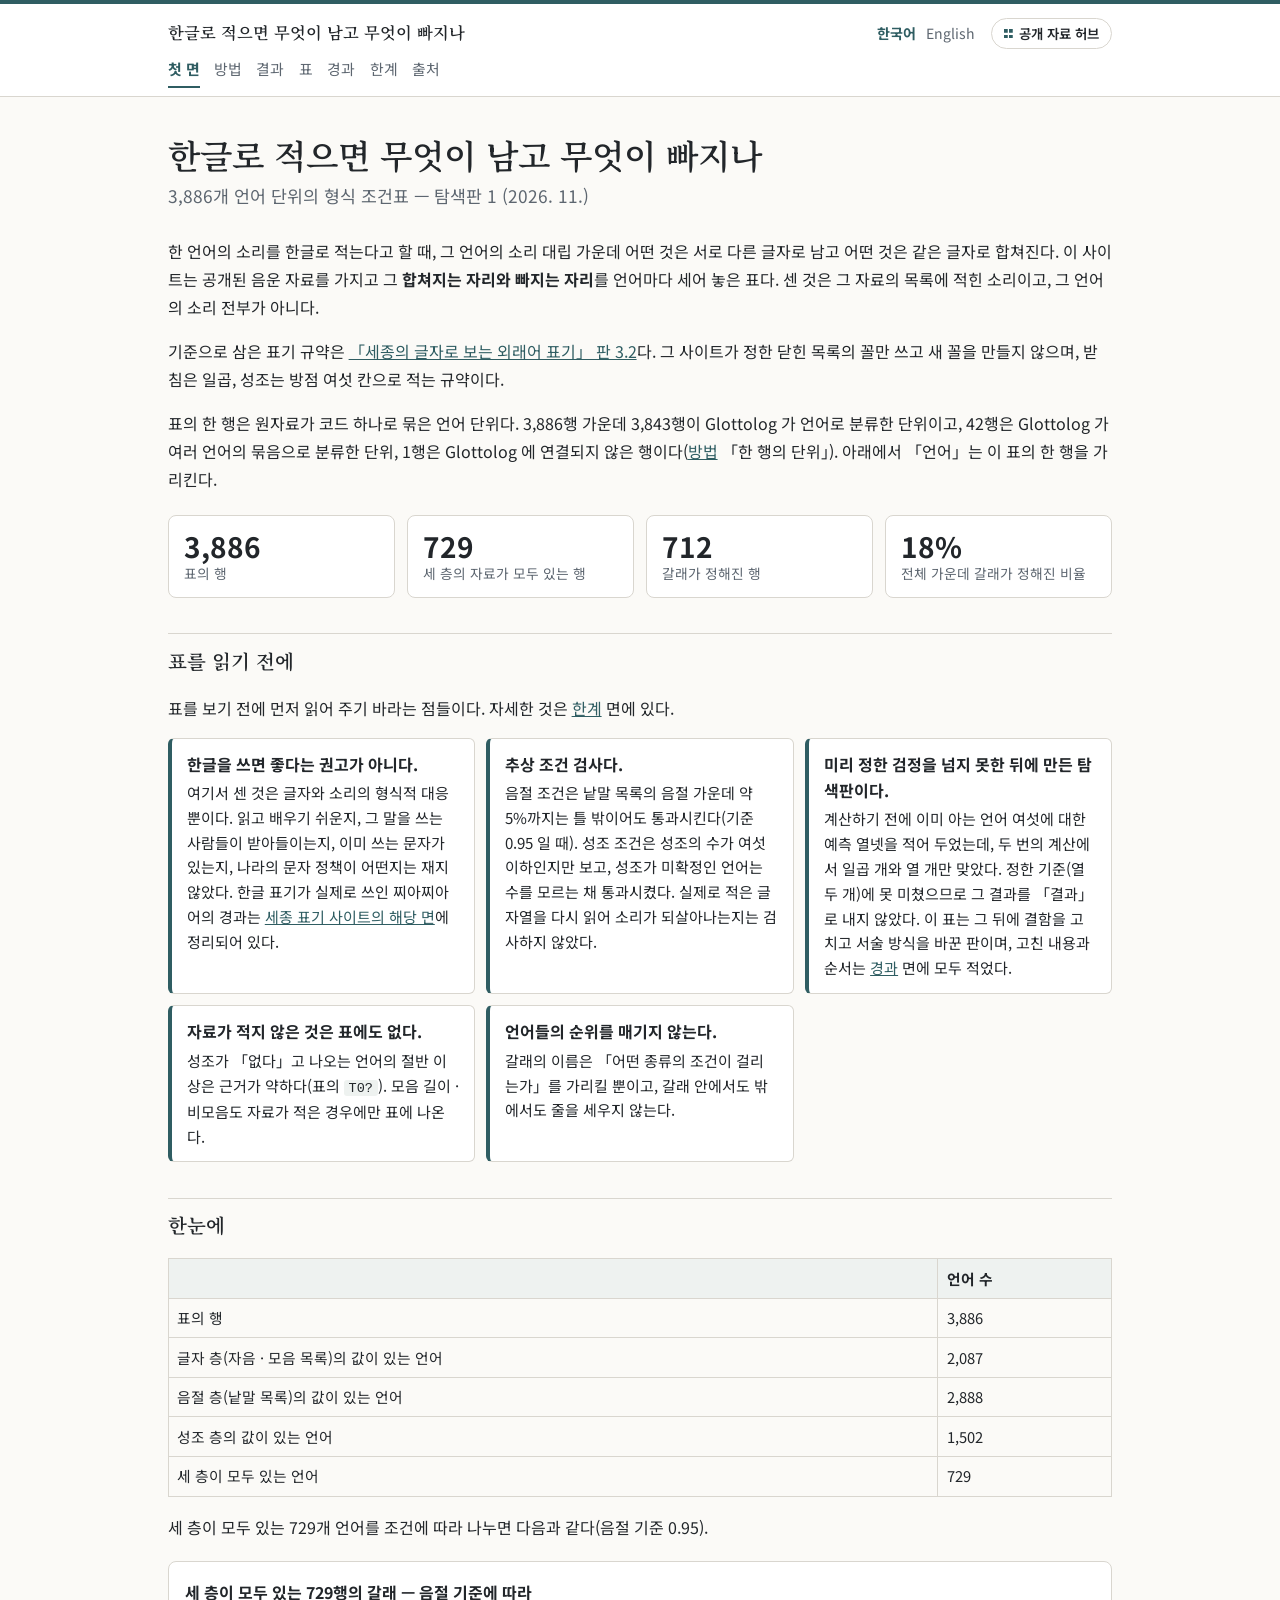
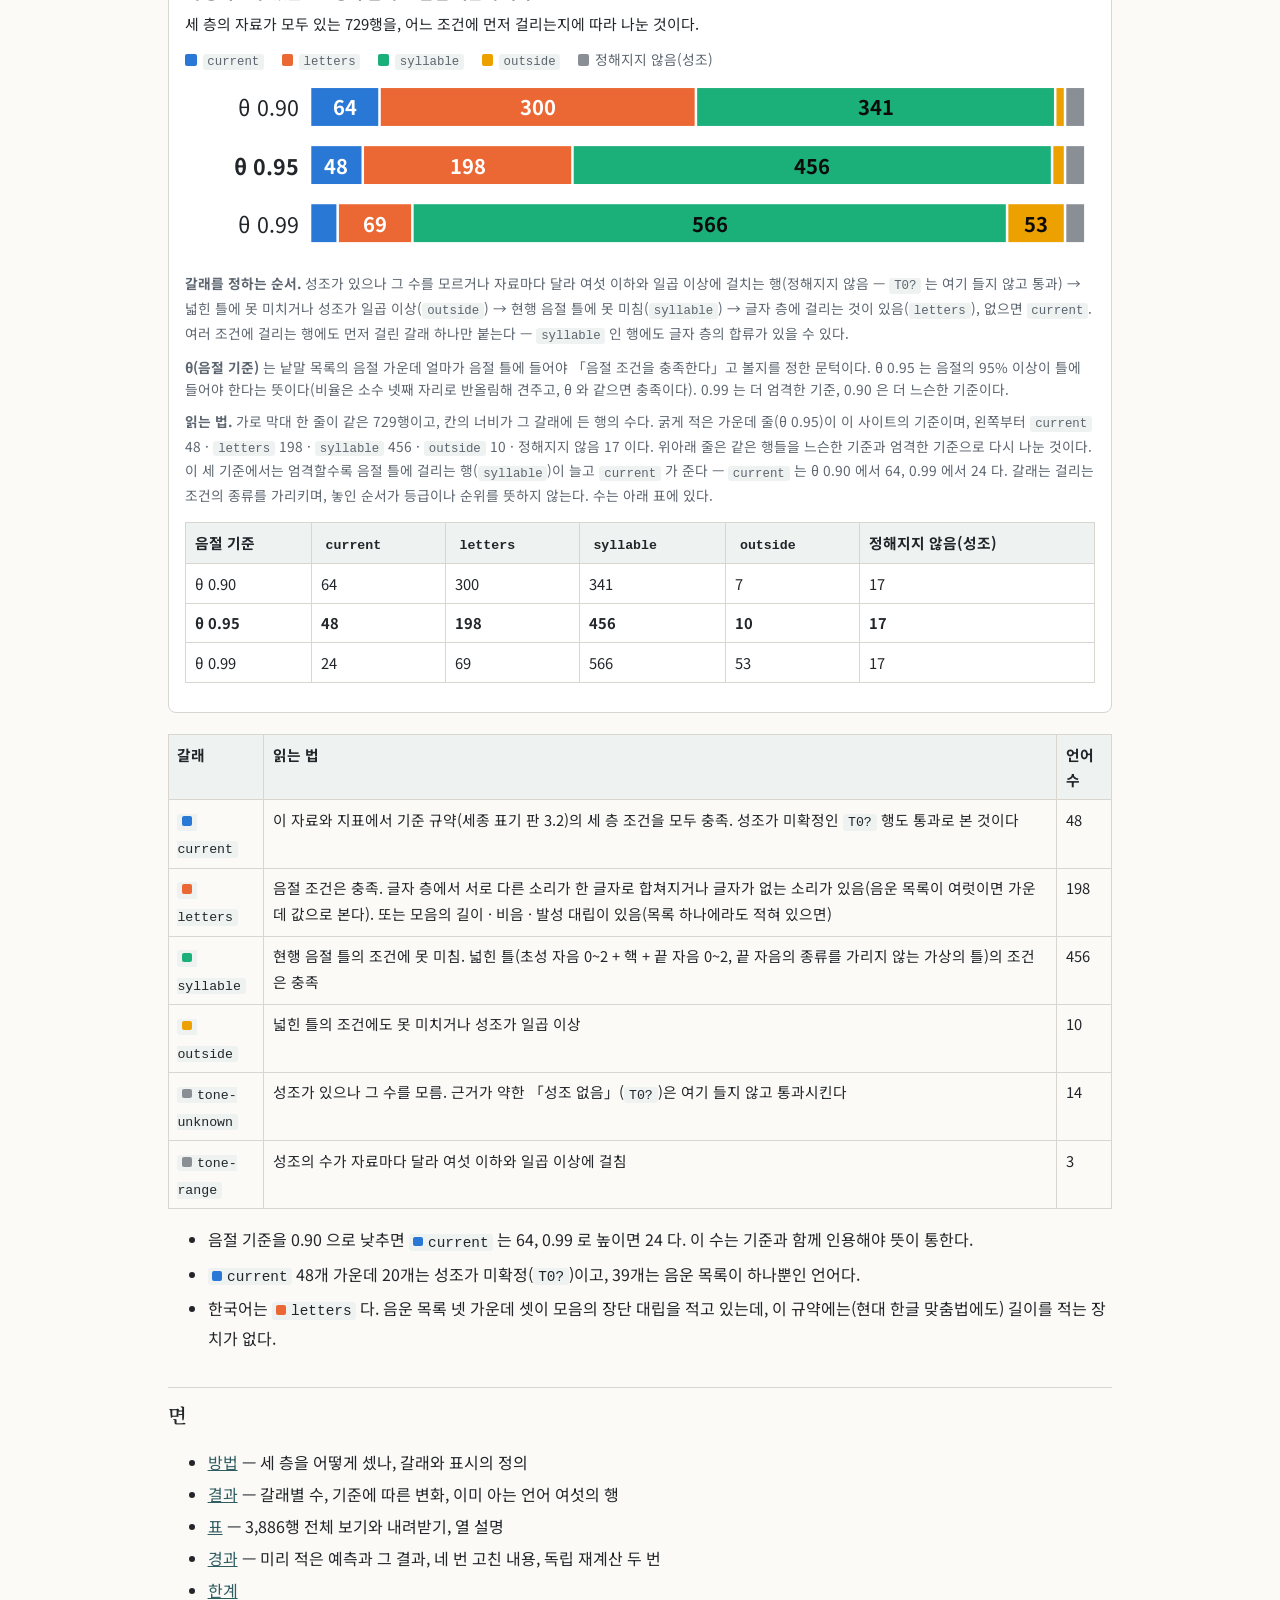
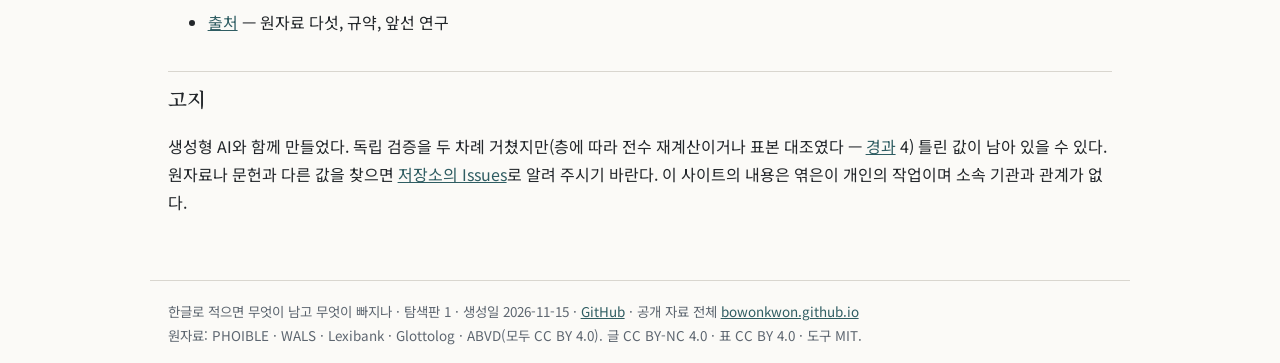
==== commit f6a8e4ab: "Hub button in the header" ====
--- a/docs/ko/index.html
+++ b/docs/ko/index.html
@@ -1,4 +1,4 @@
-<!DOCTYPE html><html lang="ko"><head><meta charset="utf-8"><meta name="viewport" content="width=device-width,initial-scale=1"><title>한글로 적으면 무엇이 남고 무엇이 빠지나</title><link rel="preconnect" href="https://fonts.googleapis.com"><link rel="preconnect" href="https://fonts.gstatic.com" crossorigin><link href="https://fonts.googleapis.com/css2?family=Noto+Sans+KR:wght@400;700&family=Noto+Serif+KR:wght@600&display=swap" rel="stylesheet"><link rel="stylesheet" href="../assets/style.css"></head><body class="p-index"><header><div class="top"><a class="site" href="index.html">한글로 적으면 무엇이 남고 무엇이 빠지나</a><span class="lang"><a href="../ko/index.html" class="on">한국어</a><a href="../en/index.html">English</a></span></div><nav><a href="index.html" class="on">첫 면</a><a href="method.html">방법</a><a href="results.html">결과</a><a href="table.html">표</a><a href="record.html">경과</a><a href="limits.html">한계</a><a href="sources.html">출처</a></nav></header><main><h1>한글로 적으면 무엇이 남고 무엇이 빠지나</h1><p class="sub">3,886개 언어 단위의 형식 조건표 — 탐색판 1 (2026. 11.)</p><p>한 언어의 소리를 한글로 적는다고 할 때, 그 언어의 소리 대립 가운데 어떤 것은 서로 다른 글자로 남고 어떤 것은 같은 글자로 합쳐진다. 이 사이트는 공개된 음운 자료를 가지고 그 <strong>합쳐지는 자리와 빠지는 자리</strong>를 언어마다 세어 놓은 표다. 센 것은 그 자료의 목록에 적힌 소리이고, 그 언어의 소리 전부가 아니다.</p>
+<!DOCTYPE html><html lang="ko"><head><meta charset="utf-8"><meta name="viewport" content="width=device-width,initial-scale=1"><title>한글로 적으면 무엇이 남고 무엇이 빠지나</title><link rel="preconnect" href="https://fonts.googleapis.com"><link rel="preconnect" href="https://fonts.gstatic.com" crossorigin><link href="https://fonts.googleapis.com/css2?family=Noto+Sans+KR:wght@400;700&family=Noto+Serif+KR:wght@600&display=swap" rel="stylesheet"><link rel="stylesheet" href="../assets/style.css"></head><body class="p-index"><header><div class="top"><a class="site" href="index.html">한글로 적으면 무엇이 남고 무엇이 빠지나</a><span class="lang"><a href="../ko/index.html" class="on">한국어</a><a href="../en/index.html">English</a><a class="hub" href="https://bowonkwon.github.io/">공개 자료 허브</a></span></div><nav><a href="index.html" class="on">첫 면</a><a href="method.html">방법</a><a href="results.html">결과</a><a href="table.html">표</a><a href="record.html">경과</a><a href="limits.html">한계</a><a href="sources.html">출처</a></nav></header><main><h1>한글로 적으면 무엇이 남고 무엇이 빠지나</h1><p class="sub">3,886개 언어 단위의 형식 조건표 — 탐색판 1 (2026. 11.)</p><p>한 언어의 소리를 한글로 적는다고 할 때, 그 언어의 소리 대립 가운데 어떤 것은 서로 다른 글자로 남고 어떤 것은 같은 글자로 합쳐진다. 이 사이트는 공개된 음운 자료를 가지고 그 <strong>합쳐지는 자리와 빠지는 자리</strong>를 언어마다 세어 놓은 표다. 센 것은 그 자료의 목록에 적힌 소리이고, 그 언어의 소리 전부가 아니다.</p>
 <p>기준으로 삼은 표기 규약은 <a href="https://bowonkwon.github.io/Legal-Language-Handbooks/sejong/">「세종의 글자로 보는 외래어 표기」 판 3.2</a>다. 그 사이트가 정한 닫힌 목록의 꼴만 쓰고 새 꼴을 만들지 않으며, 받침은 일곱, 성조는 방점 여섯 칸으로 적는 규약이다.</p>
 <p>표의 한 행은 원자료가 코드 하나로 묶은 언어 단위다. 3,886행 가운데 3,843행이 Glottolog 가 언어로 분류한 단위이고, 42행은 Glottolog 가 여러 언어의 묶음으로 분류한 단위, 1행은 Glottolog 에 연결되지 않은 행이다(<a href="method.html">방법</a> 「한 행의 단위」). 아래에서 「언어」는 이 표의 한 행을 가리킨다.</p>
 <div class="tiles"><div class="tile"><b>3,886</b><span>표의 행</span></div><div class="tile"><b>729</b><span>세 층의 자료가 모두 있는 행</span></div><div class="tile"><b>712</b><span>갈래가 정해진 행</span></div><div class="tile"><b>18%</b><span>전체 가운데 갈래가 정해진 비율</span></div></div>
--- a/docs/assets/style.css
+++ b/docs/assets/style.css
@@ -5,6 +5,7 @@
 .top{max-width:980px;margin:0 auto;padding:.9rem 1.1rem .2rem;display:flex;flex-wrap:wrap;gap:.4rem 1rem;align-items:baseline;justify-content:space-between}
 .top .site{font-family:'Noto Serif KR',serif;font-weight:600;font-size:1.02rem;color:var(--fg);text-decoration:none}
 .top .lang a{color:var(--mut);font-size:.88rem;text-decoration:none;margin-left:.6rem}.top .lang a.on{color:var(--acc);font-weight:700}
+.top .lang{display:inline-flex;align-items:center;flex-wrap:wrap;gap:.2rem 0}.top .lang a.hub{display:inline-flex;align-items:center;gap:.4rem;margin-left:1rem;padding:.16rem .75rem;border:1px solid var(--line);border-radius:999px;background:#fff;color:var(--fg);font-size:.84rem;font-weight:600;white-space:nowrap}.top .lang a.hub::before{content:"";width:.7em;height:.7em;flex:none;background:linear-gradient(var(--acc),var(--acc)) 0 0/42% 42% no-repeat,linear-gradient(var(--acc),var(--acc)) 100% 0/42% 42% no-repeat,linear-gradient(var(--acc),var(--acc)) 0 100%/42% 42% no-repeat,linear-gradient(var(--acc),var(--acc)) 100% 100%/42% 42% no-repeat}.top .lang a.hub:hover{border-color:var(--acc);color:var(--acc)}
 nav{max-width:980px;margin:0 auto;padding:0 1.1rem .5rem;display:flex;flex-wrap:wrap;gap:.1rem .9rem}
 nav a{color:var(--mut);text-decoration:none;font-size:.93rem;padding:.25rem 0;border-bottom:2px solid transparent}
 nav a.on{color:var(--acc);border-bottom-color:var(--acc);font-weight:700}
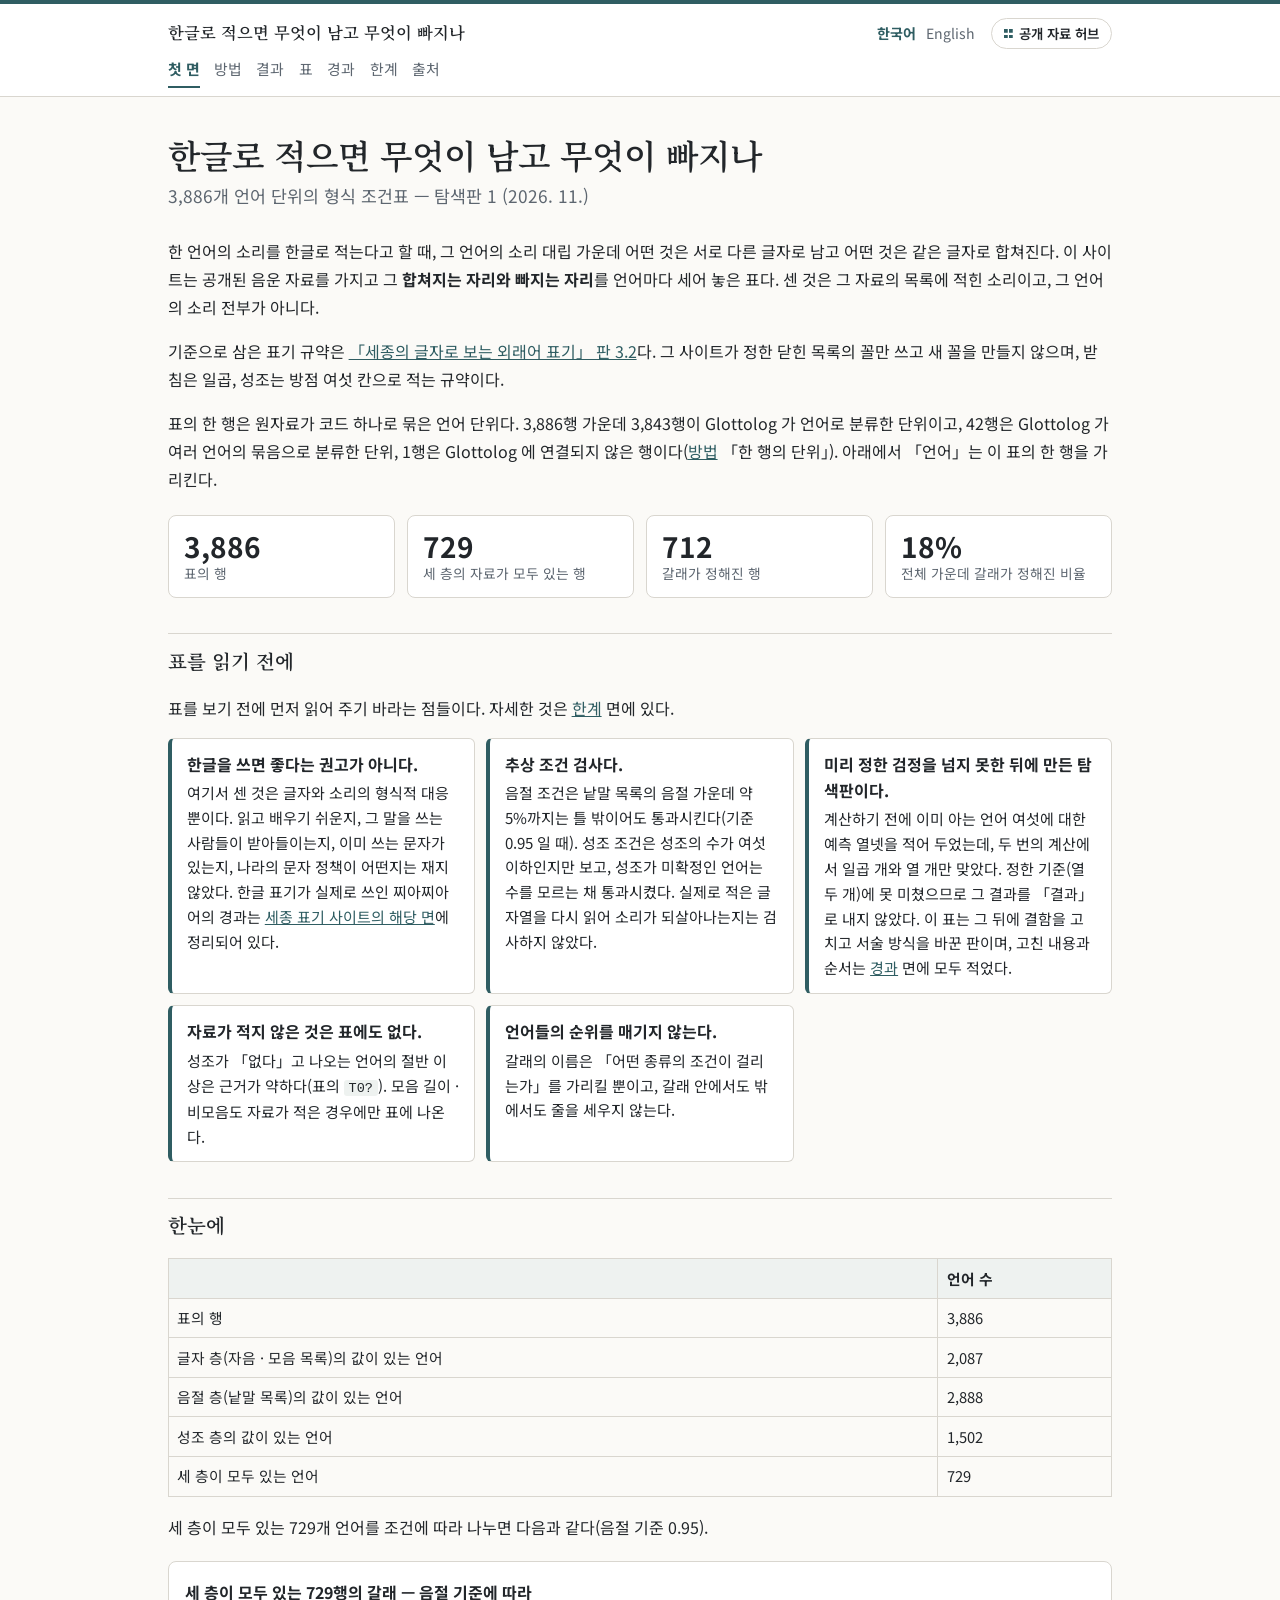
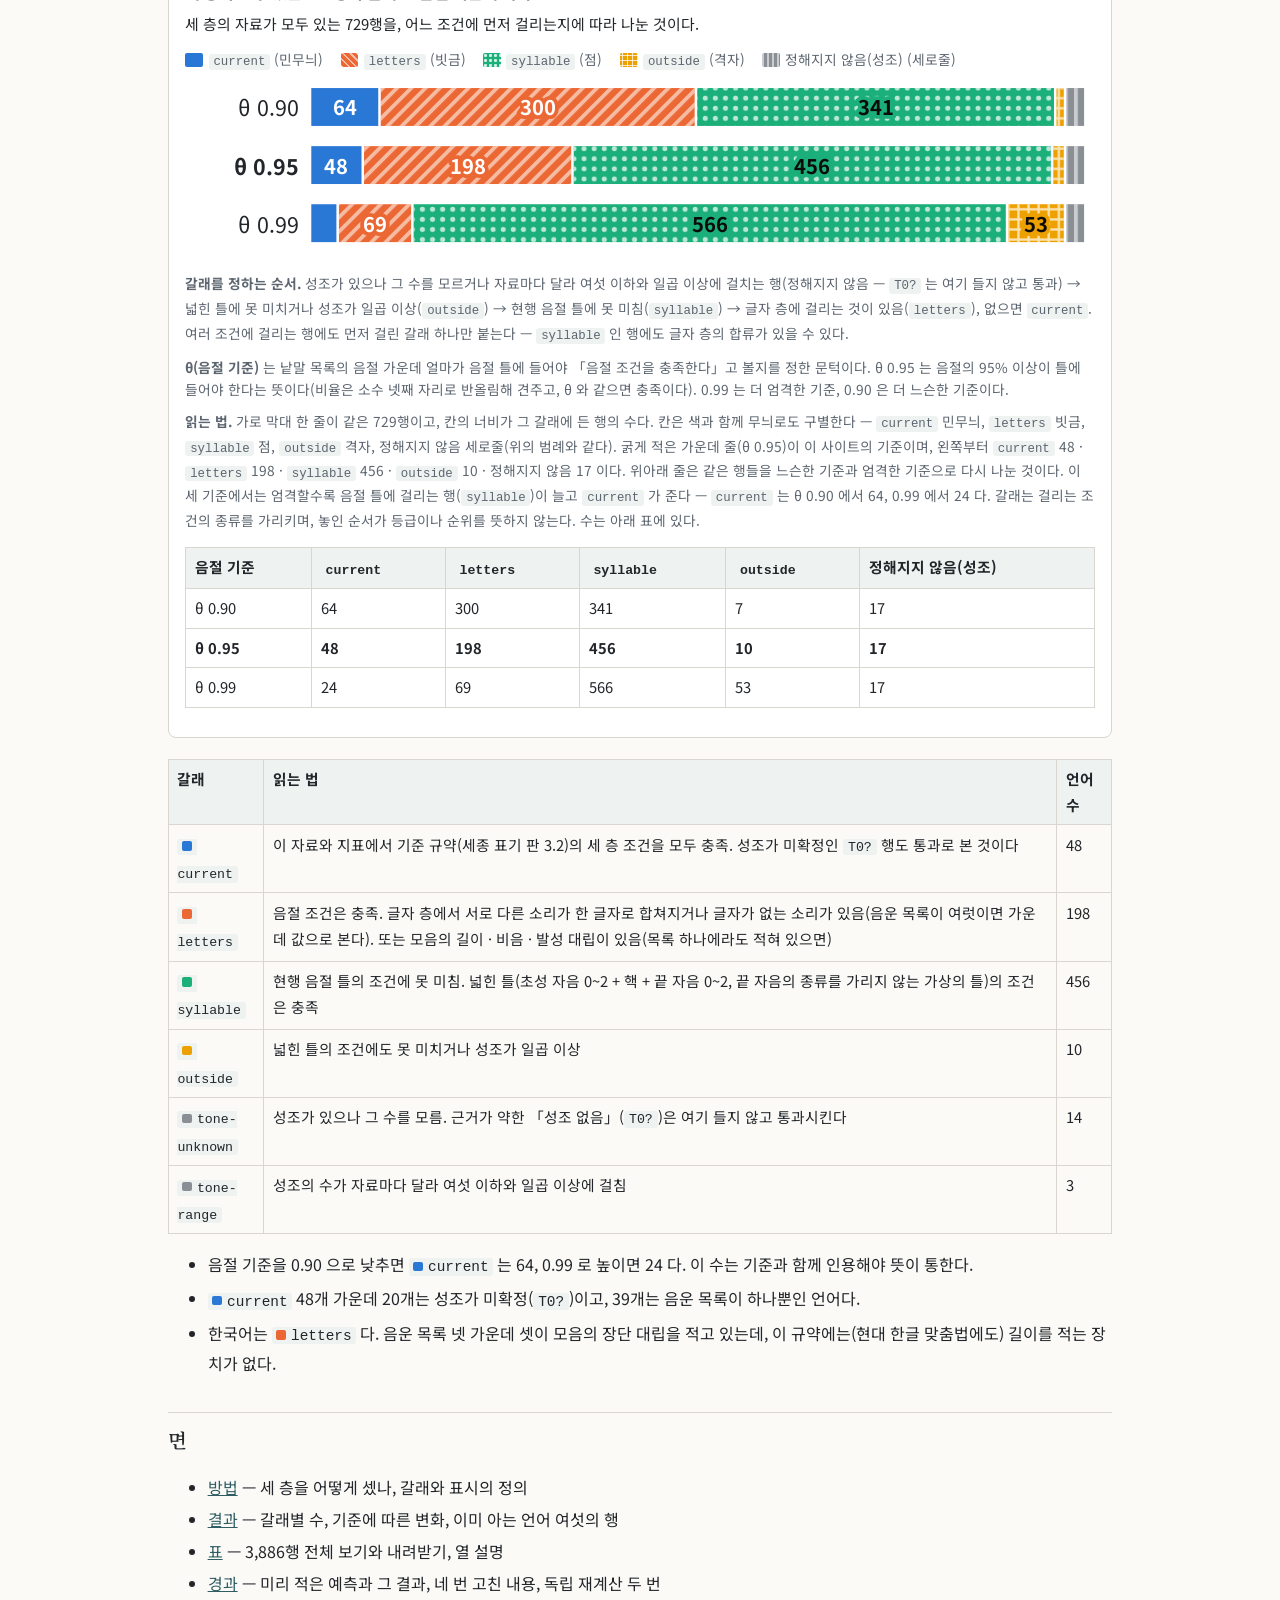
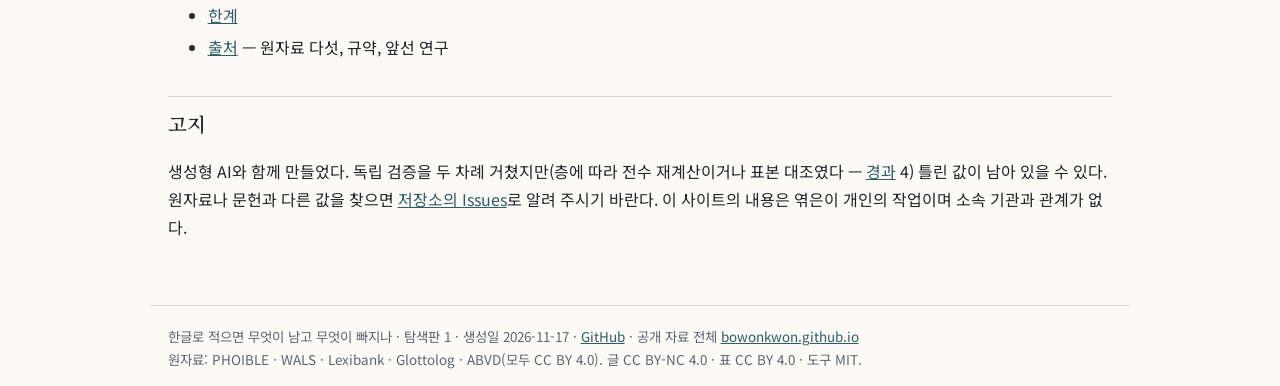
==== commit eef038d6: "Next edition: map points as a data file (data/map-points.tsv), readings and explanations after a Cod" ====
--- a/docs/ko/index.html
+++ b/docs/ko/index.html
@@ -43,7 +43,7 @@
 </tbody>
 </table></div>
 <p>세 층이 모두 있는 729개 언어를 조건에 따라 나누면 다음과 같다(음절 기준 0.95).</p>
-<div class="fig"><h3>세 층이 모두 있는 729행의 갈래 — 음절 기준에 따라</h3><p class="lead">세 층의 자료가 모두 있는 729행을, 어느 조건에 먼저 걸리는지에 따라 나눈 것이다.</p><div class="legend"><span><i class="sw" style="background:#2a78d6"></i><code>current</code></span><span><i class="sw" style="background:#eb6834"></i><code>letters</code></span><span><i class="sw" style="background:#1baf7a"></i><code>syllable</code></span><span><i class="sw" style="background:#eda100"></i><code>outside</code></span><span><i class="sw" style="background:#8a8f96"></i>정해지지 않음(성조)</span></div><svg class="cat" viewBox="0 0 720 142" role="img" aria-label="세 층이 모두 있는 729행의 갈래 — 음절 기준에 따라"><text x="90" y="19.0" dominant-baseline="central" text-anchor="end" font-size="17" fill="#22262a">θ 0.90</text><rect x="100.000" y="4" width="53.026" height="30" fill="#2a78d6"><title>current: 64 (θ 0.90)</title></rect><text x="126.5" y="19.0" dominant-baseline="central" text-anchor="middle" font-size="16" font-weight="700" fill="#ffffff" pointer-events="none">64</text><rect x="155.026" y="4" width="248.560" height="30" fill="#eb6834"><title>letters: 300 (θ 0.90)</title></rect><text x="279.3" y="19.0" dominant-baseline="central" text-anchor="middle" font-size="16" font-weight="700" fill="#ffffff" pointer-events="none">300</text><rect x="405.586" y="4" width="282.529" height="30" fill="#1baf7a"><title>syllable: 341 (θ 0.90)</title></rect><text x="546.9" y="19.0" dominant-baseline="central" text-anchor="middle" font-size="16" font-weight="700" fill="#0b0b0b" pointer-events="none">341</text><rect x="690.115" y="4" width="5.800" height="30" fill="#eda100"><title>outside: 7 (θ 0.90)</title></rect><rect x="697.915" y="4" width="14.085" height="30" fill="#8a8f96"><title>정해지지 않음(성조): 17 (θ 0.90)</title></rect><text x="90" y="65.0" dominant-baseline="central" text-anchor="end" font-size="17" fill="#22262a" font-weight="700">θ 0.95</text><rect x="100.000" y="50" width="39.770" height="30" fill="#2a78d6"><title>current: 48 (θ 0.95)</title></rect><text x="119.9" y="65.0" dominant-baseline="central" text-anchor="middle" font-size="16" font-weight="700" fill="#ffffff" pointer-events="none">48</text><rect x="141.770" y="50" width="164.049" height="30" fill="#eb6834"><title>letters: 198 (θ 0.95)</title></rect><text x="223.8" y="65.0" dominant-baseline="central" text-anchor="middle" font-size="16" font-weight="700" fill="#ffffff" pointer-events="none">198</text><rect x="307.819" y="50" width="377.811" height="30" fill="#1baf7a"><title>syllable: 456 (θ 0.95)</title></rect><text x="496.7" y="65.0" dominant-baseline="central" text-anchor="middle" font-size="16" font-weight="700" fill="#0b0b0b" pointer-events="none">456</text><rect x="687.630" y="50" width="8.285" height="30" fill="#eda100"><title>outside: 10 (θ 0.95)</title></rect><rect x="697.915" y="50" width="14.085" height="30" fill="#8a8f96"><title>정해지지 않음(성조): 17 (θ 0.95)</title></rect><text x="90" y="111.0" dominant-baseline="central" text-anchor="end" font-size="17" fill="#22262a">θ 0.99</text><rect x="100.000" y="96" width="19.885" height="30" fill="#2a78d6"><title>current: 24 (θ 0.99)</title></rect><rect x="121.885" y="96" width="57.169" height="30" fill="#eb6834"><title>letters: 69 (θ 0.99)</title></rect><text x="150.5" y="111.0" dominant-baseline="central" text-anchor="middle" font-size="16" font-weight="700" fill="#ffffff" pointer-events="none">69</text><rect x="181.053" y="96" width="468.949" height="30" fill="#1baf7a"><title>syllable: 566 (θ 0.99)</title></rect><text x="415.5" y="111.0" dominant-baseline="central" text-anchor="middle" font-size="16" font-weight="700" fill="#0b0b0b" pointer-events="none">566</text><rect x="652.003" y="96" width="43.912" height="30" fill="#eda100"><title>outside: 53 (θ 0.99)</title></rect><text x="674.0" y="111.0" dominant-baseline="central" text-anchor="middle" font-size="16" font-weight="700" fill="#0b0b0b" pointer-events="none">53</text><rect x="697.915" y="96" width="14.085" height="30" fill="#8a8f96"><title>정해지지 않음(성조): 17 (θ 0.99)</title></rect></svg><p class="cap"><strong>갈래를 정하는 순서.</strong> 성조가 있으나 그 수를 모르거나 자료마다 달라 여섯 이하와 일곱 이상에 걸치는 행(정해지지 않음 — <code>T0?</code> 는 여기 들지 않고 통과) → 넓힌 틀에 못 미치거나 성조가 일곱 이상(<code>outside</code>) → 현행 음절 틀에 못 미침(<code>syllable</code>) → 글자 층에 걸리는 것이 있음(<code>letters</code>), 없으면 <code>current</code>. 여러 조건에 걸리는 행에도 먼저 걸린 갈래 하나만 붙는다 — <code>syllable</code> 인 행에도 글자 층의 합류가 있을 수 있다.</p><p class="cap"><strong>θ(음절 기준)</strong> 는 낱말 목록의 음절 가운데 얼마가 음절 틀에 들어야 「음절 조건을 충족한다」고 볼지를 정한 문턱이다. θ 0.95 는 음절의 95% 이상이 틀에 들어야 한다는 뜻이다(비율은 소수 넷째 자리로 반올림해 견주고, θ 와 같으면 충족이다). 0.99 는 더 엄격한 기준, 0.90 은 더 느슨한 기준이다.</p><p class="cap"><strong>읽는 법.</strong> 가로 막대 한 줄이 같은 729행이고, 칸의 너비가 그 갈래에 든 행의 수다. 굵게 적은 가운데 줄(θ 0.95)이 이 사이트의 기준이며, 왼쪽부터 <code>current</code> 48 · <code>letters</code> 198 · <code>syllable</code> 456 · <code>outside</code> 10 · 정해지지 않음 17 이다. 위아래 줄은 같은 행들을 느슨한 기준과 엄격한 기준으로 다시 나눈 것이다. 이 세 기준에서는 엄격할수록 음절 틀에 걸리는 행(<code>syllable</code>)이 늘고 <code>current</code> 가 준다 — <code>current</code> 는 θ 0.90 에서 64, 0.99 에서 24 다. 갈래는 걸리는 조건의 종류를 가리키며, 놓인 순서가 등급이나 순위를 뜻하지 않는다. 수는 아래 표에 있다.</p><div class="tw"><table><thead><tr><th>음절 기준</th><th><code>current</code></th><th><code>letters</code></th><th><code>syllable</code></th><th><code>outside</code></th><th>정해지지 않음(성조)</th></tr></thead><tbody><tr><td>θ 0.90</td><td>64</td><td>300</td><td>341</td><td>7</td><td>17</td></tr><tr><td><strong>θ 0.95</strong></td><td><strong>48</strong></td><td><strong>198</strong></td><td><strong>456</strong></td><td><strong>10</strong></td><td><strong>17</strong></td></tr><tr><td>θ 0.99</td><td>24</td><td>69</td><td>566</td><td>53</td><td>17</td></tr></tbody></table></div></div>
+<div class="fig"><h3>세 층이 모두 있는 729행의 갈래 — 음절 기준에 따라</h3><p class="lead">세 층의 자료가 모두 있는 729행을, 어느 조건에 먼저 걸리는지에 따라 나눈 것이다.</p><div class="legend"><span><i class="sw pt p-current" style="background-color:#2a78d6"></i><code>current</code> <span class="pn">(민무늬)</span></span><span><i class="sw pt p-letters" style="background-color:#eb6834"></i><code>letters</code> <span class="pn">(빗금)</span></span><span><i class="sw pt p-syllable" style="background-color:#1baf7a"></i><code>syllable</code> <span class="pn">(점)</span></span><span><i class="sw pt p-outside" style="background-color:#eda100"></i><code>outside</code> <span class="pn">(격자)</span></span><span><i class="sw pt p-und" style="background-color:#8a8f96"></i>정해지지 않음(성조) <span class="pn">(세로줄)</span></span></div><svg class="cat" viewBox="0 0 720 142" role="img" aria-label="세 층이 모두 있는 729행의 갈래 — 음절 기준에 따라"><defs><pattern id="pt-letters-t" width="8" height="8" patternUnits="userSpaceOnUse" patternTransform="rotate(45)"><rect width="3" height="8" fill="#ffffff" fill-opacity=".55"/></pattern><pattern id="pt-syllable-t" width="8" height="8" patternUnits="userSpaceOnUse"><circle cx="4" cy="4" r="2" fill="#ffffff" fill-opacity=".7"/></pattern><pattern id="pt-outside-t" width="8" height="8" patternUnits="userSpaceOnUse"><path d="M0 4H8M4 0V8" stroke="#ffffff" stroke-opacity=".7" stroke-width="1.8"/></pattern><pattern id="pt-und-t" width="8" height="8" patternUnits="userSpaceOnUse"><rect width="3" height="8" fill="#ffffff" fill-opacity=".55"/></pattern></defs><text x="90" y="19.0" dominant-baseline="central" text-anchor="end" font-size="17" fill="#22262a">θ 0.90</text><rect x="100.000" y="4" width="53.026" height="30" fill="#2a78d6"><title>current: 64 (θ 0.90)</title></rect><text x="126.5" y="19.0" dominant-baseline="central" text-anchor="middle" font-size="16" font-weight="700" fill="#ffffff" stroke="#2a78d6" stroke-width="6" stroke-linejoin="round" paint-order="stroke" pointer-events="none">64</text><rect x="155.026" y="4" width="248.560" height="30" fill="#eb6834"><title>letters: 300 (θ 0.90)</title></rect><rect x="155.026" y="4" width="248.560" height="30" fill="url(#pt-letters-t)" pointer-events="none"/><text x="279.3" y="19.0" dominant-baseline="central" text-anchor="middle" font-size="16" font-weight="700" fill="#ffffff" stroke="#eb6834" stroke-width="6" stroke-linejoin="round" paint-order="stroke" pointer-events="none">300</text><rect x="405.586" y="4" width="282.529" height="30" fill="#1baf7a"><title>syllable: 341 (θ 0.90)</title></rect><rect x="405.586" y="4" width="282.529" height="30" fill="url(#pt-syllable-t)" pointer-events="none"/><text x="546.9" y="19.0" dominant-baseline="central" text-anchor="middle" font-size="16" font-weight="700" fill="#0b0b0b" stroke="#1baf7a" stroke-width="6" stroke-linejoin="round" paint-order="stroke" pointer-events="none">341</text><rect x="690.115" y="4" width="5.800" height="30" fill="#eda100"><title>outside: 7 (θ 0.90)</title></rect><rect x="690.115" y="4" width="5.800" height="30" fill="url(#pt-outside-t)" pointer-events="none"/><rect x="697.915" y="4" width="14.085" height="30" fill="#8a8f96"><title>정해지지 않음(성조): 17 (θ 0.90)</title></rect><rect x="697.915" y="4" width="14.085" height="30" fill="url(#pt-und-t)" pointer-events="none"/><text x="90" y="65.0" dominant-baseline="central" text-anchor="end" font-size="17" fill="#22262a" font-weight="700">θ 0.95</text><rect x="100.000" y="50" width="39.770" height="30" fill="#2a78d6"><title>current: 48 (θ 0.95)</title></rect><text x="119.9" y="65.0" dominant-baseline="central" text-anchor="middle" font-size="16" font-weight="700" fill="#ffffff" stroke="#2a78d6" stroke-width="6" stroke-linejoin="round" paint-order="stroke" pointer-events="none">48</text><rect x="141.770" y="50" width="164.049" height="30" fill="#eb6834"><title>letters: 198 (θ 0.95)</title></rect><rect x="141.770" y="50" width="164.049" height="30" fill="url(#pt-letters-t)" pointer-events="none"/><text x="223.8" y="65.0" dominant-baseline="central" text-anchor="middle" font-size="16" font-weight="700" fill="#ffffff" stroke="#eb6834" stroke-width="6" stroke-linejoin="round" paint-order="stroke" pointer-events="none">198</text><rect x="307.819" y="50" width="377.811" height="30" fill="#1baf7a"><title>syllable: 456 (θ 0.95)</title></rect><rect x="307.819" y="50" width="377.811" height="30" fill="url(#pt-syllable-t)" pointer-events="none"/><text x="496.7" y="65.0" dominant-baseline="central" text-anchor="middle" font-size="16" font-weight="700" fill="#0b0b0b" stroke="#1baf7a" stroke-width="6" stroke-linejoin="round" paint-order="stroke" pointer-events="none">456</text><rect x="687.630" y="50" width="8.285" height="30" fill="#eda100"><title>outside: 10 (θ 0.95)</title></rect><rect x="687.630" y="50" width="8.285" height="30" fill="url(#pt-outside-t)" pointer-events="none"/><rect x="697.915" y="50" width="14.085" height="30" fill="#8a8f96"><title>정해지지 않음(성조): 17 (θ 0.95)</title></rect><rect x="697.915" y="50" width="14.085" height="30" fill="url(#pt-und-t)" pointer-events="none"/><text x="90" y="111.0" dominant-baseline="central" text-anchor="end" font-size="17" fill="#22262a">θ 0.99</text><rect x="100.000" y="96" width="19.885" height="30" fill="#2a78d6"><title>current: 24 (θ 0.99)</title></rect><rect x="121.885" y="96" width="57.169" height="30" fill="#eb6834"><title>letters: 69 (θ 0.99)</title></rect><rect x="121.885" y="96" width="57.169" height="30" fill="url(#pt-letters-t)" pointer-events="none"/><text x="150.5" y="111.0" dominant-baseline="central" text-anchor="middle" font-size="16" font-weight="700" fill="#ffffff" stroke="#eb6834" stroke-width="6" stroke-linejoin="round" paint-order="stroke" pointer-events="none">69</text><rect x="181.053" y="96" width="468.949" height="30" fill="#1baf7a"><title>syllable: 566 (θ 0.99)</title></rect><rect x="181.053" y="96" width="468.949" height="30" fill="url(#pt-syllable-t)" pointer-events="none"/><text x="415.5" y="111.0" dominant-baseline="central" text-anchor="middle" font-size="16" font-weight="700" fill="#0b0b0b" stroke="#1baf7a" stroke-width="6" stroke-linejoin="round" paint-order="stroke" pointer-events="none">566</text><rect x="652.003" y="96" width="43.912" height="30" fill="#eda100"><title>outside: 53 (θ 0.99)</title></rect><rect x="652.003" y="96" width="43.912" height="30" fill="url(#pt-outside-t)" pointer-events="none"/><text x="674.0" y="111.0" dominant-baseline="central" text-anchor="middle" font-size="16" font-weight="700" fill="#0b0b0b" stroke="#eda100" stroke-width="6" stroke-linejoin="round" paint-order="stroke" pointer-events="none">53</text><rect x="697.915" y="96" width="14.085" height="30" fill="#8a8f96"><title>정해지지 않음(성조): 17 (θ 0.99)</title></rect><rect x="697.915" y="96" width="14.085" height="30" fill="url(#pt-und-t)" pointer-events="none"/></svg><p class="cap"><strong>갈래를 정하는 순서.</strong> 성조가 있으나 그 수를 모르거나 자료마다 달라 여섯 이하와 일곱 이상에 걸치는 행(정해지지 않음 — <code>T0?</code> 는 여기 들지 않고 통과) → 넓힌 틀에 못 미치거나 성조가 일곱 이상(<code>outside</code>) → 현행 음절 틀에 못 미침(<code>syllable</code>) → 글자 층에 걸리는 것이 있음(<code>letters</code>), 없으면 <code>current</code>. 여러 조건에 걸리는 행에도 먼저 걸린 갈래 하나만 붙는다 — <code>syllable</code> 인 행에도 글자 층의 합류가 있을 수 있다.</p><p class="cap"><strong>θ(음절 기준)</strong> 는 낱말 목록의 음절 가운데 얼마가 음절 틀에 들어야 「음절 조건을 충족한다」고 볼지를 정한 문턱이다. θ 0.95 는 음절의 95% 이상이 틀에 들어야 한다는 뜻이다(비율은 소수 넷째 자리로 반올림해 견주고, θ 와 같으면 충족이다). 0.99 는 더 엄격한 기준, 0.90 은 더 느슨한 기준이다.</p><p class="cap"><strong>읽는 법.</strong> 가로 막대 한 줄이 같은 729행이고, 칸의 너비가 그 갈래에 든 행의 수다. 칸은 색과 함께 무늬로도 구별한다 — <code>current</code> 민무늬, <code>letters</code> 빗금, <code>syllable</code> 점, <code>outside</code> 격자, 정해지지 않음 세로줄(위의 범례와 같다). 굵게 적은 가운데 줄(θ 0.95)이 이 사이트의 기준이며, 왼쪽부터 <code>current</code> 48 · <code>letters</code> 198 · <code>syllable</code> 456 · <code>outside</code> 10 · 정해지지 않음 17 이다. 위아래 줄은 같은 행들을 느슨한 기준과 엄격한 기준으로 다시 나눈 것이다. 이 세 기준에서는 엄격할수록 음절 틀에 걸리는 행(<code>syllable</code>)이 늘고 <code>current</code> 가 준다 — <code>current</code> 는 θ 0.90 에서 64, 0.99 에서 24 다. 갈래는 걸리는 조건의 종류를 가리키며, 놓인 순서가 등급이나 순위를 뜻하지 않는다. 수는 아래 표에 있다.</p><div class="tw"><table><thead><tr><th>음절 기준</th><th><code>current</code></th><th><code>letters</code></th><th><code>syllable</code></th><th><code>outside</code></th><th>정해지지 않음(성조)</th></tr></thead><tbody><tr><td>θ 0.90</td><td>64</td><td>300</td><td>341</td><td>7</td><td>17</td></tr><tr><td><strong>θ 0.95</strong></td><td><strong>48</strong></td><td><strong>198</strong></td><td><strong>456</strong></td><td><strong>10</strong></td><td><strong>17</strong></td></tr><tr><td>θ 0.99</td><td>24</td><td>69</td><td>566</td><td>53</td><td>17</td></tr></tbody></table></div></div>
 <div class="tw"><table>
 <thead>
 <tr>
@@ -100,4 +100,4 @@
 <li><a href="sources.html">출처</a> — 원자료 다섯, 규약, 앞선 연구</li>
 </ul>
 <h2>고지</h2>
-<p>생성형 AI와 함께 만들었다. 독립 검증을 두 차례 거쳤지만(층에 따라 전수 재계산이거나 표본 대조였다 — <a href="record.html">경과</a> 4) 틀린 값이 남아 있을 수 있다. 원자료나 문헌과 다른 값을 찾으면 <a href="https://github.com/BowonKwon/Hangul-Notation-Conditions/issues">저장소의 Issues</a>로 알려 주시기 바란다. 이 사이트의 내용은 엮은이 개인의 작업이며 소속 기관과 관계가 없다.</p></main><footer>한글로 적으면 무엇이 남고 무엇이 빠지나 · 탐색판 1 · 생성일 2026-11-15 · <a href="https://github.com/BowonKwon/Hangul-Notation-Conditions">GitHub</a> · 공개 자료 전체 <a href="https://bowonkwon.github.io/">bowonkwon.github.io</a><br>원자료: PHOIBLE · WALS · Lexibank · Glottolog · ABVD(모두 CC BY 4.0). 글 CC BY-NC 4.0 · 표 CC BY 4.0 · 도구 MIT.</footer></body></html>
+<p>생성형 AI와 함께 만들었다. 독립 검증을 두 차례 거쳤지만(층에 따라 전수 재계산이거나 표본 대조였다 — <a href="record.html">경과</a> 4) 틀린 값이 남아 있을 수 있다. 원자료나 문헌과 다른 값을 찾으면 <a href="https://github.com/BowonKwon/Hangul-Notation-Conditions/issues">저장소의 Issues</a>로 알려 주시기 바란다. 이 사이트의 내용은 엮은이 개인의 작업이며 소속 기관과 관계가 없다.</p></main><footer>한글로 적으면 무엇이 남고 무엇이 빠지나 · 탐색판 1 · 생성일 2026-11-17 · <a href="https://github.com/BowonKwon/Hangul-Notation-Conditions">GitHub</a> · 공개 자료 전체 <a href="https://bowonkwon.github.io/">bowonkwon.github.io</a><br>원자료: PHOIBLE · WALS · Lexibank · Glottolog · ABVD(모두 CC BY 4.0). 글 CC BY-NC 4.0 · 표 CC BY 4.0 · 도구 MIT.</footer></body></html>
--- a/docs/assets/style.css
+++ b/docs/assets/style.css
@@ -43,6 +43,11 @@
 @media(max-width:600px){.fig svg.cat text{font-size:25px}.fig svg.map text{font-size:27px}}
 .legend{display:flex;flex-wrap:wrap;gap:.25rem 1.1rem;font-size:.86rem;color:var(--mut);margin:.2rem 0 .6rem}
 .sw{display:inline-block;width:.72rem;height:.72rem;border-radius:2px;margin-right:.35rem;vertical-align:-1px}.sw.dot{border-radius:50%}.sw.dot.sm{width:.5rem;height:.5rem}
+.sw.pt{width:1.1rem;height:.85rem;vertical-align:-2px}.legend .pn{color:var(--mut)}
+.sw.p-letters{background-image:repeating-linear-gradient(45deg,rgba(255,255,255,.55) 0 2px,transparent 2px 5px)}
+.sw.p-syllable{background-image:radial-gradient(circle,rgba(255,255,255,.8) 1.3px,transparent 1.7px);background-size:5px 5px}
+.sw.p-outside{background-image:linear-gradient(rgba(255,255,255,.75) 1.4px,transparent 1.4px),linear-gradient(90deg,rgba(255,255,255,.75) 1.4px,transparent 1.4px);background-size:5px 5px;background-position:2px 2px}
+.sw.p-und{background-image:repeating-linear-gradient(90deg,rgba(255,255,255,.55) 0 2px,transparent 2px 5px)}
 .mrow{margin:.5rem 0}.mtop{display:flex;justify-content:space-between;gap:1rem;font-size:.92rem}.mtop .v{font-variant-numeric:tabular-nums;font-weight:700}
 .track{background:var(--soft);height:14px;border-radius:0 4px 4px 0;margin-top:.15rem}.bar{background:#2a78d6;height:14px;border-radius:0 4px 4px 0}
 code.cat::before{content:'';display:inline-block;width:.6rem;height:.6rem;border-radius:2px;margin-right:.32rem;background:var(--c,#c9ccd0)}
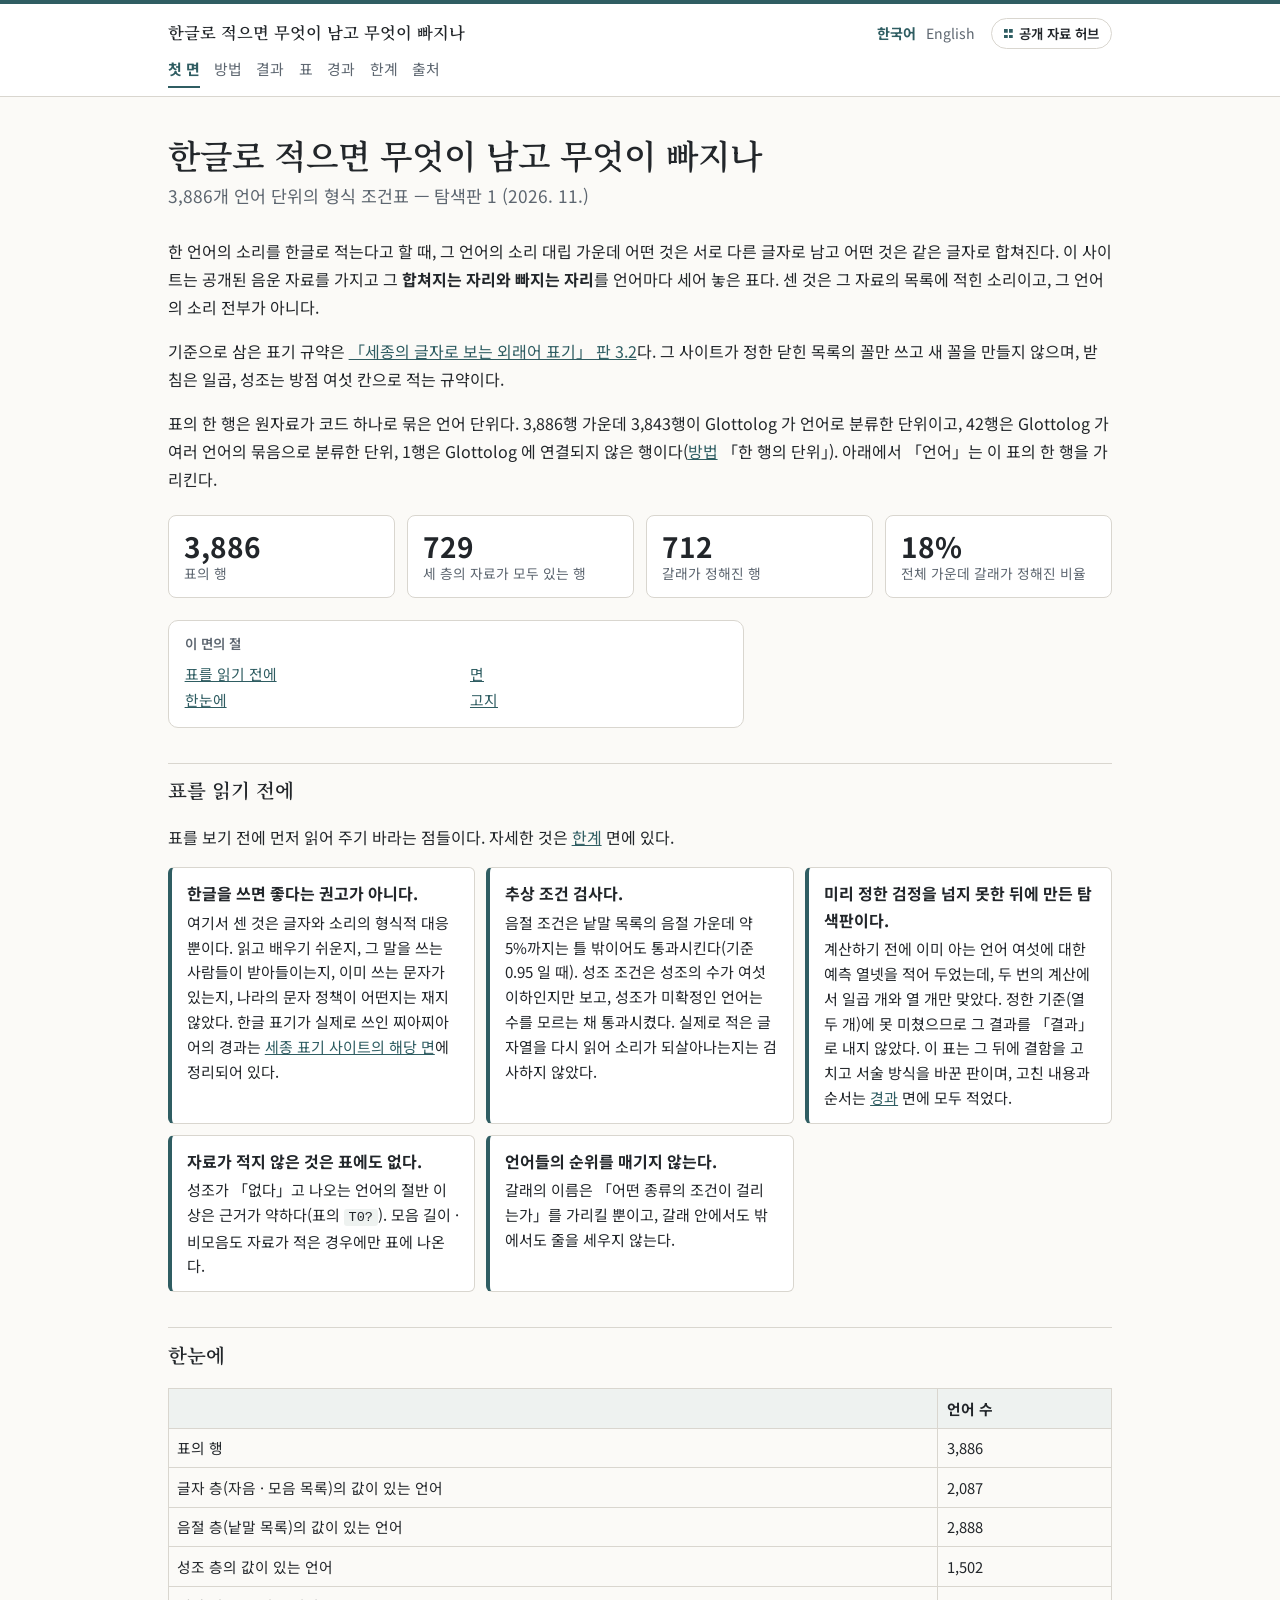
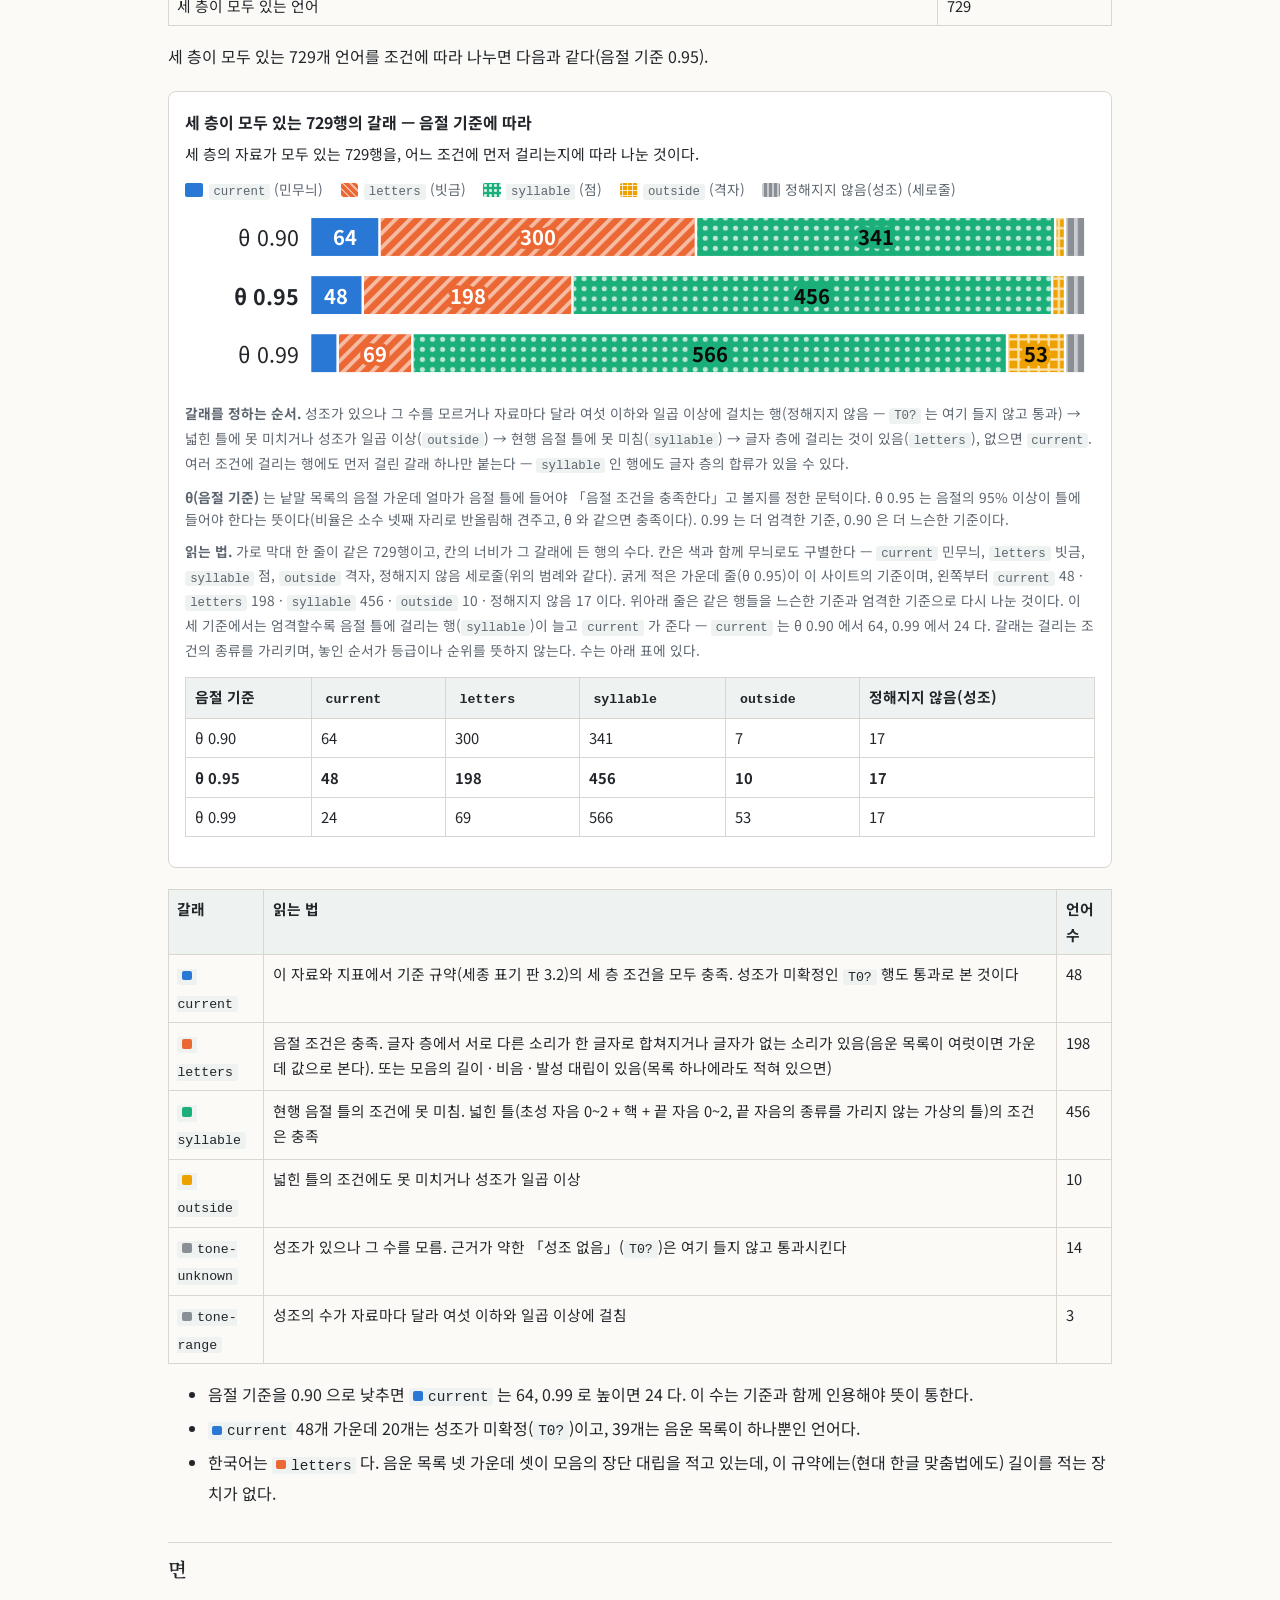
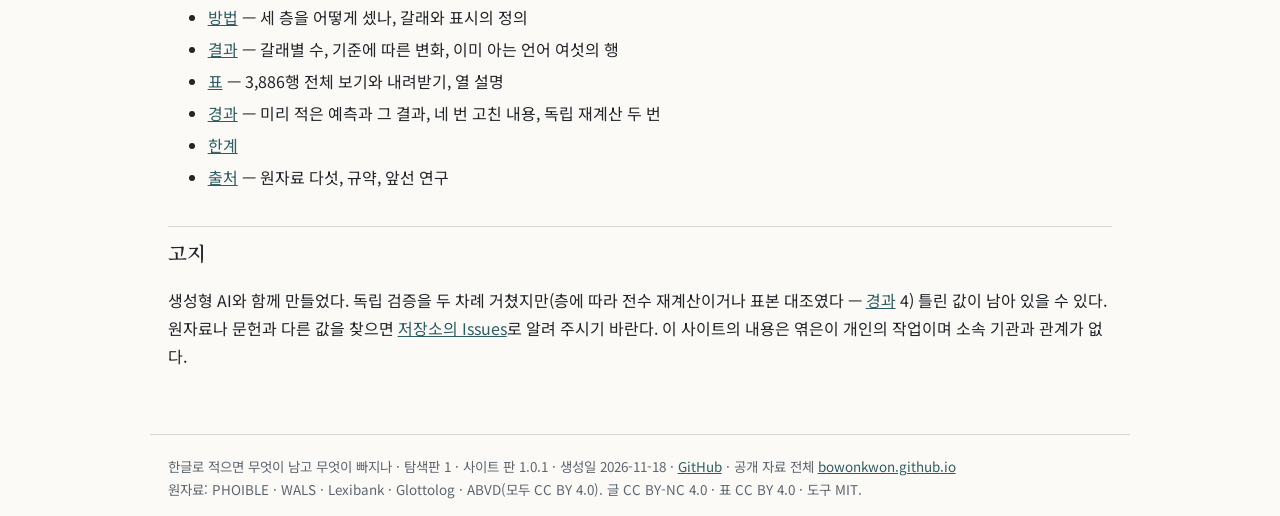
==== commit 5e957a94: "Site version 1.0.1: section lists on pages with three or more sections, a link on every section head" ====
--- a/docs/ko/index.html
+++ b/docs/ko/index.html
@@ -2,7 +2,7 @@
 <p>기준으로 삼은 표기 규약은 <a href="https://bowonkwon.github.io/Legal-Language-Handbooks/sejong/">「세종의 글자로 보는 외래어 표기」 판 3.2</a>다. 그 사이트가 정한 닫힌 목록의 꼴만 쓰고 새 꼴을 만들지 않으며, 받침은 일곱, 성조는 방점 여섯 칸으로 적는 규약이다.</p>
 <p>표의 한 행은 원자료가 코드 하나로 묶은 언어 단위다. 3,886행 가운데 3,843행이 Glottolog 가 언어로 분류한 단위이고, 42행은 Glottolog 가 여러 언어의 묶음으로 분류한 단위, 1행은 Glottolog 에 연결되지 않은 행이다(<a href="method.html">방법</a> 「한 행의 단위」). 아래에서 「언어」는 이 표의 한 행을 가리킨다.</p>
 <div class="tiles"><div class="tile"><b>3,886</b><span>표의 행</span></div><div class="tile"><b>729</b><span>세 층의 자료가 모두 있는 행</span></div><div class="tile"><b>712</b><span>갈래가 정해진 행</span></div><div class="tile"><b>18%</b><span>전체 가운데 갈래가 정해진 비율</span></div></div>
-<h2>표를 읽기 전에</h2>
+<nav class="toc" id="toc" aria-label="이 면의 절"><b>이 면의 절</b><ul><li><a href="#before-reading">표를 읽기 전에</a></li><li><a href="#at-a-glance">한눈에</a></li><li><a href="#pages">면</a></li><li><a href="#notice">고지</a></li></ul></nav><h2 id="before-reading">표를 읽기 전에<a class="hx" href="#before-reading" aria-label="‘표를 읽기 전에’ 절로 바로 가는 링크">#</a></h2>
 <p>표를 보기 전에 먼저 읽어 주기 바라는 점들이다. 자세한 것은 <a href="limits.html">한계</a> 면에 있다.</p>
 <ul class="cards">
 <li><strong>한글을 쓰면 좋다는 권고가 아니다.</strong> 여기서 센 것은 글자와 소리의 형식적 대응뿐이다. 읽고 배우기 쉬운지, 그 말을 쓰는 사람들이 받아들이는지, 이미 쓰는 문자가 있는지, 나라의 문자 정책이 어떤지는 재지 않았다. 한글 표기가 실제로 쓰인 찌아찌아어의 경과는 <a href="https://bowonkwon.github.io/Legal-Language-Handbooks/sejong/geokkuro.html">세종 표기 사이트의 해당 면</a>에 정리되어 있다.</li>
@@ -11,7 +11,7 @@
 <li><strong>자료가 적지 않은 것은 표에도 없다.</strong> 성조가 「없다」고 나오는 언어의 절반 이상은 근거가 약하다(표의 <code>T0?</code>). 모음 길이 · 비모음도 자료가 적은 경우에만 표에 나온다.</li>
 <li><strong>언어들의 순위를 매기지 않는다.</strong> 갈래의 이름은 「어떤 종류의 조건이 걸리는가」를 가리킬 뿐이고, 갈래 안에서도 밖에서도 줄을 세우지 않는다.</li>
 </ul>
-<h2>한눈에</h2>
+<h2 id="at-a-glance">한눈에<a class="hx" href="#at-a-glance" aria-label="‘한눈에’ 절로 바로 가는 링크">#</a></h2>
 <div class="tw"><table>
 <thead>
 <tr>
@@ -90,7 +90,7 @@
 <li><code class="cat c-current">current</code> 48개 가운데 20개는 성조가 미확정(<code>T0?</code>)이고, 39개는 음운 목록이 하나뿐인 언어다.</li>
 <li>한국어는 <code class="cat c-letters">letters</code> 다. 음운 목록 넷 가운데 셋이 모음의 장단 대립을 적고 있는데, 이 규약에는(현대 한글 맞춤법에도) 길이를 적는 장치가 없다.</li>
 </ul>
-<h2>면</h2>
+<h2 id="pages">면<a class="hx" href="#pages" aria-label="‘면’ 절로 바로 가는 링크">#</a></h2>
 <ul>
 <li><a href="method.html">방법</a> — 세 층을 어떻게 셌나, 갈래와 표시의 정의</li>
 <li><a href="results.html">결과</a> — 갈래별 수, 기준에 따른 변화, 이미 아는 언어 여섯의 행</li>
@@ -99,5 +99,5 @@
 <li><a href="limits.html">한계</a></li>
 <li><a href="sources.html">출처</a> — 원자료 다섯, 규약, 앞선 연구</li>
 </ul>
-<h2>고지</h2>
-<p>생성형 AI와 함께 만들었다. 독립 검증을 두 차례 거쳤지만(층에 따라 전수 재계산이거나 표본 대조였다 — <a href="record.html">경과</a> 4) 틀린 값이 남아 있을 수 있다. 원자료나 문헌과 다른 값을 찾으면 <a href="https://github.com/BowonKwon/Hangul-Notation-Conditions/issues">저장소의 Issues</a>로 알려 주시기 바란다. 이 사이트의 내용은 엮은이 개인의 작업이며 소속 기관과 관계가 없다.</p></main><footer>한글로 적으면 무엇이 남고 무엇이 빠지나 · 탐색판 1 · 생성일 2026-11-17 · <a href="https://github.com/BowonKwon/Hangul-Notation-Conditions">GitHub</a> · 공개 자료 전체 <a href="https://bowonkwon.github.io/">bowonkwon.github.io</a><br>원자료: PHOIBLE · WALS · Lexibank · Glottolog · ABVD(모두 CC BY 4.0). 글 CC BY-NC 4.0 · 표 CC BY 4.0 · 도구 MIT.</footer></body></html>
+<h2 id="notice">고지<a class="hx" href="#notice" aria-label="‘고지’ 절로 바로 가는 링크">#</a></h2>
+<p>생성형 AI와 함께 만들었다. 독립 검증을 두 차례 거쳤지만(층에 따라 전수 재계산이거나 표본 대조였다 — <a href="record.html">경과</a> 4) 틀린 값이 남아 있을 수 있다. 원자료나 문헌과 다른 값을 찾으면 <a href="https://github.com/BowonKwon/Hangul-Notation-Conditions/issues">저장소의 Issues</a>로 알려 주시기 바란다. 이 사이트의 내용은 엮은이 개인의 작업이며 소속 기관과 관계가 없다.</p><a class="totoc" href="#toc" aria-label="이 면의 절 목록으로">↑ 목차</a></main><footer>한글로 적으면 무엇이 남고 무엇이 빠지나 · 탐색판 1 · 사이트 판 1.0.1 · 생성일 2026-11-18 · <a href="https://github.com/BowonKwon/Hangul-Notation-Conditions">GitHub</a> · 공개 자료 전체 <a href="https://bowonkwon.github.io/">bowonkwon.github.io</a><br>원자료: PHOIBLE · WALS · Lexibank · Glottolog · ABVD(모두 CC BY 4.0). 글 CC BY-NC 4.0 · 표 CC BY 4.0 · 도구 MIT.</footer><script src="../assets/nav.js"></script></body></html>
--- a/docs/assets/style.css
+++ b/docs/assets/style.css
@@ -53,3 +53,21 @@
 code.cat::before{content:'';display:inline-block;width:.6rem;height:.6rem;border-radius:2px;margin-right:.32rem;background:var(--c,#c9ccd0)}
 .c-current{--c:#2a78d6}.c-letters{--c:#eb6834}.c-syllable{--c:#1baf7a}.c-outside{--c:#eda100}.c-tone-unknown,.c-tone-range{--c:#8a8f96}.c-partial{--c:#c9ccd0}
 @media (max-width:480px){h1{font-size:1.4rem}body{font-size:15px}.p-index h1{font-size:1.55rem}.tile b{font-size:1.4rem}}
+:root{--card:#fff;--fg2:var(--mut);--fg3:var(--mut);--accent:var(--acc);--line2:var(--line);--body:inherit;--shadow:0 1px 3px rgba(0,0,0,.08)}nav.toc{display:block}nav.toc a{color:var(--acc);font-size:inherit;padding:0;border-bottom:0;text-decoration:underline}
+h2[id],h3[id],figure[id],nav.toc{scroll-margin-top:var(--hh,.9rem)}
+.hx{margin-left:.45rem;font-family:var(--body);font-size:.8em;font-weight:400;color:var(--fg3);opacity:0;transition:opacity .15s}.hx:hover{text-decoration:none;color:var(--accent)}
+h2:hover .hx,h3:hover .hx,.hx:focus-visible{opacity:1}@media(hover:none){.hx{opacity:.6}}
+nav.toc{border:1px solid var(--line);border-radius:10px;background:var(--card);padding:.7rem 1rem .8rem;margin:1.3rem 0 .2rem;font-size:.92rem;max-width:72ch}
+nav.toc b{display:block;font-size:.84rem;font-weight:600;color:var(--fg2);margin-bottom:.3rem}
+nav.toc ul{list-style:none;margin:0;padding:0;columns:2;column-gap:1.8rem;max-width:none}nav.toc li{margin:0;padding:.14rem 0;break-inside:avoid;line-height:1.5}
+@media(max-width:640px){nav.toc ul{columns:1}}
+.chlist{margin:.1rem 0 1rem;font-size:.92rem}.chlist summary{font-size:.92rem}.chlist summary small{color:var(--fg3);margin-left:.4rem}
+.chlist ol,.chlist .box{list-style:none;margin:.5rem 0 .4rem;padding:.6rem 1rem .7rem;border:1px solid var(--line);border-radius:10px;background:var(--card);max-width:72ch}
+.chlist li{margin:0;padding:.16rem 0;line-height:1.5}.chlist li small{color:var(--fg3);margin-left:.35rem;white-space:nowrap}
+.chlist a[aria-current]{color:var(--fg);font-weight:600}.chlist p{margin:.3rem 0 0;font-size:.88rem}
+.chlist .tree,.chlist .tree ul{list-style:none;margin:0;padding:0}.chlist .tree>li{padding:.3rem 0}.chlist .tree>li>a{font-weight:600}
+.chlist .tree ul{padding-left:1rem;font-size:.95em}.chlist .box b{display:block;margin:.7rem 0 .1rem;font-size:.84rem;font-weight:600;color:var(--fg2);border-top:1px solid var(--line2);padding-top:.6rem}
+.totoc{position:fixed;right:.9rem;bottom:.9rem;z-index:6;font-size:.84rem;font-weight:600;line-height:1;color:var(--fg);background:var(--card);border:1px solid var(--line);border-radius:999px;padding:.55rem .85rem;box-shadow:var(--shadow)}
+.totoc:hover{text-decoration:none;border-color:var(--accent);color:var(--accent)}
+.navjs .totoc{opacity:0;visibility:hidden;transition:opacity .15s,visibility .15s}.navjs .totoc.show{opacity:1;visibility:visible}
+@media print{.totoc,.hx{display:none}}
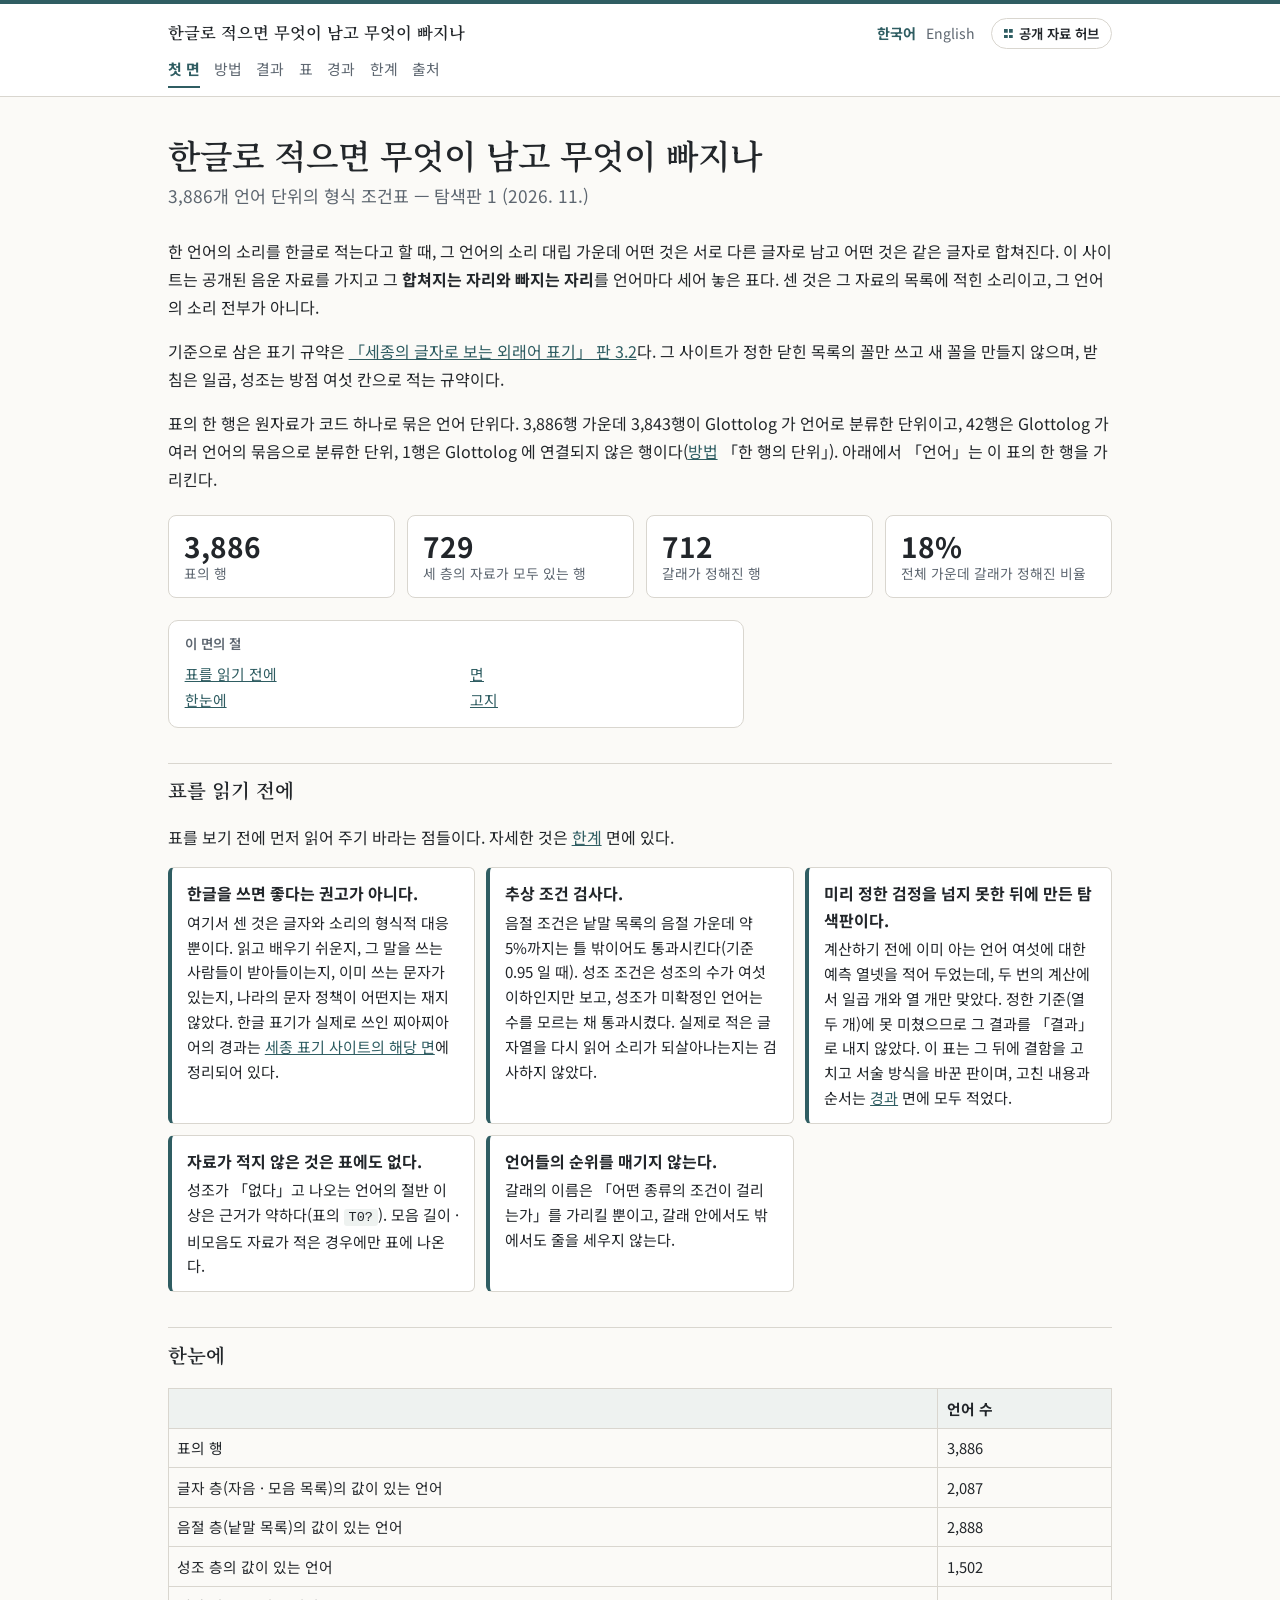
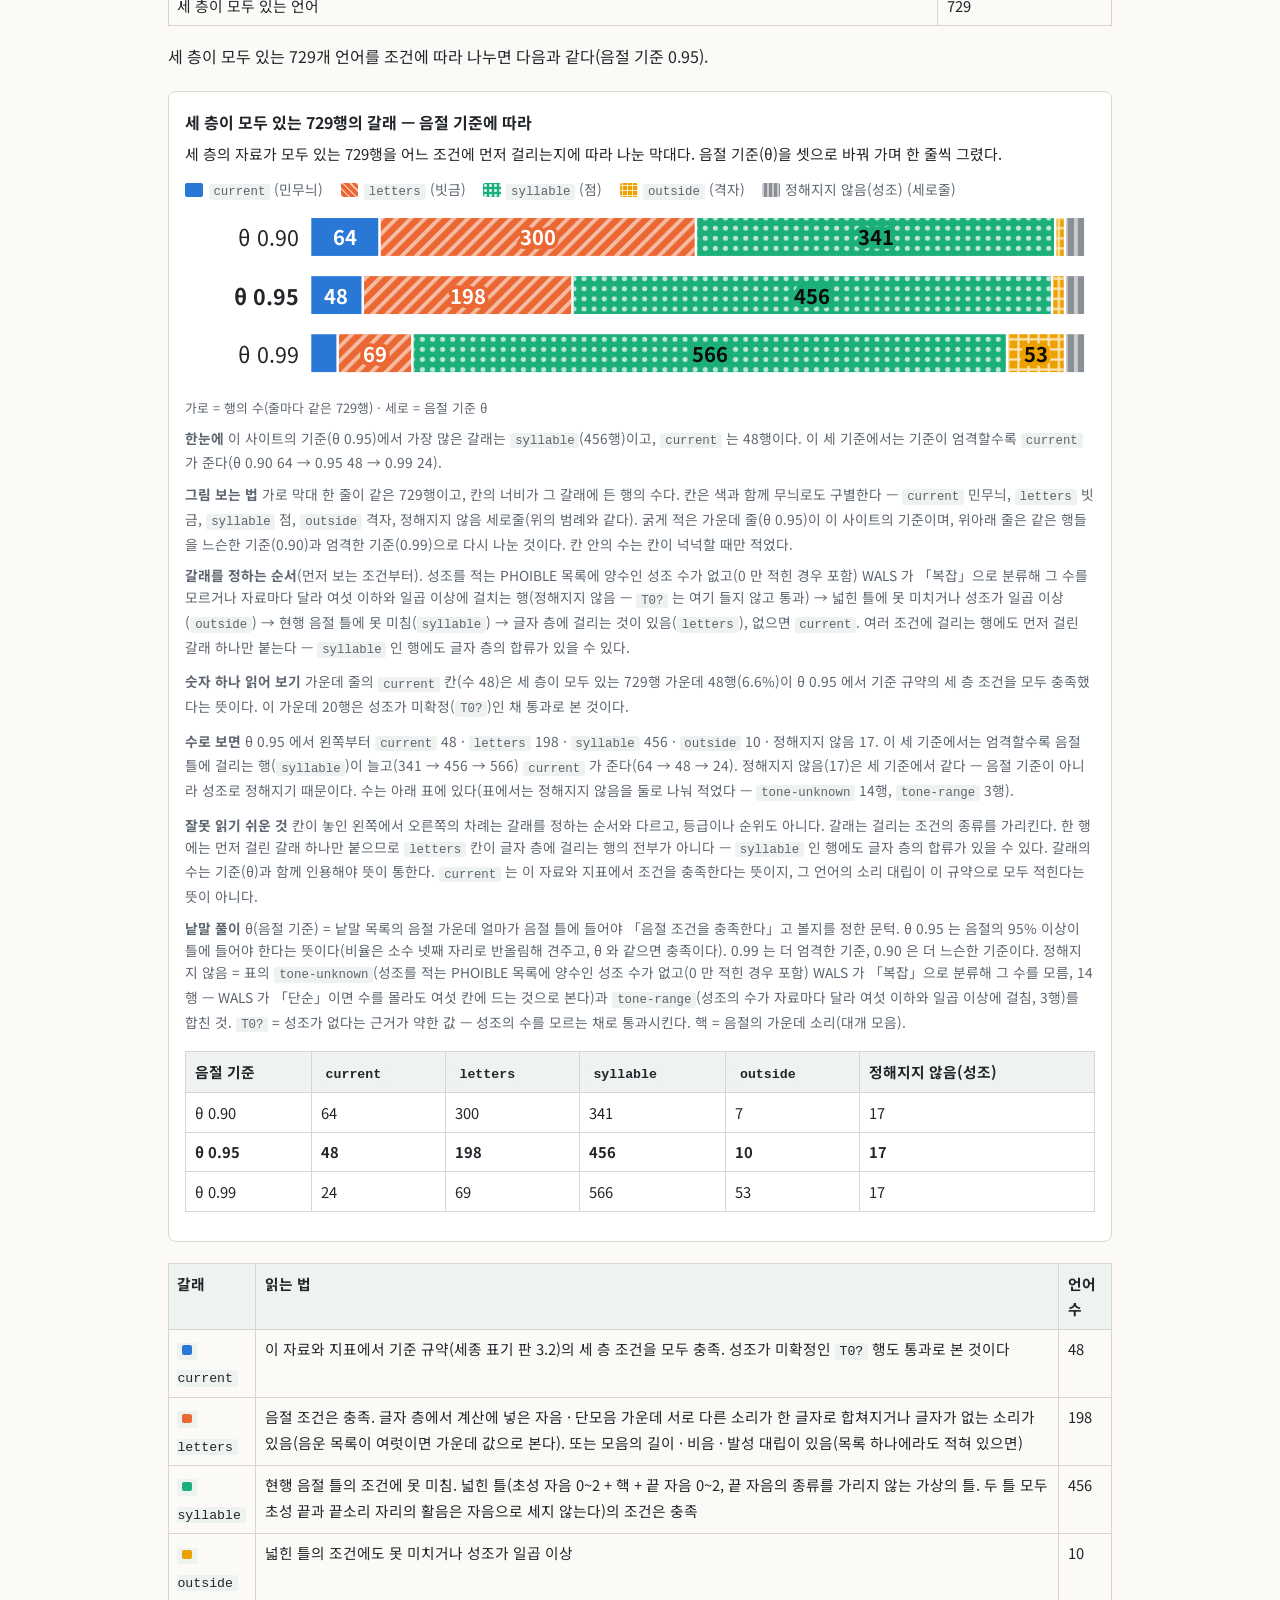
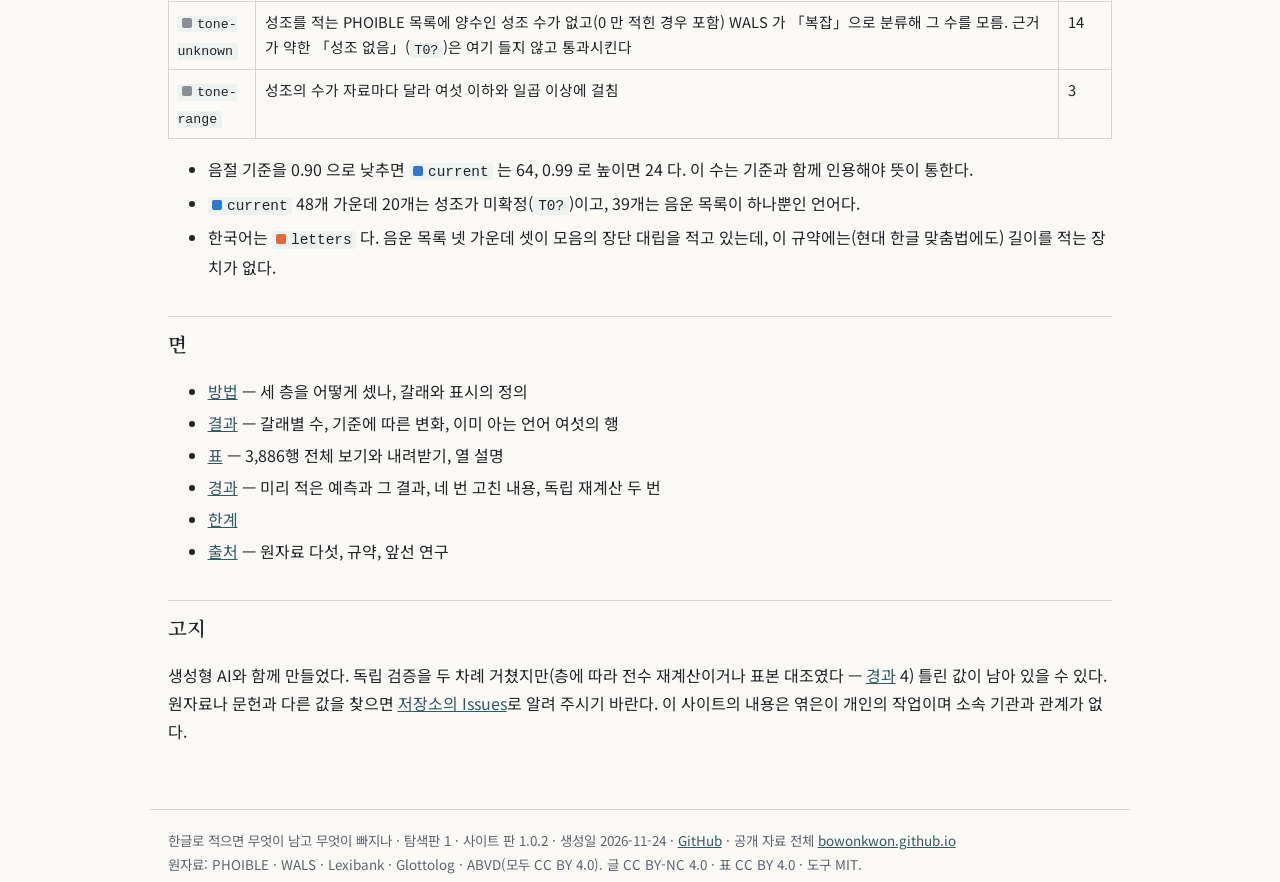
==== commit 2ae84385: "Site version 1.0.2: plainer chart explanations (a one-line introduction and named paragraphs for eac" ====
--- a/docs/ko/index.html
+++ b/docs/ko/index.html
@@ -43,7 +43,7 @@
 </tbody>
 </table></div>
 <p>세 층이 모두 있는 729개 언어를 조건에 따라 나누면 다음과 같다(음절 기준 0.95).</p>
-<div class="fig"><h3>세 층이 모두 있는 729행의 갈래 — 음절 기준에 따라</h3><p class="lead">세 층의 자료가 모두 있는 729행을, 어느 조건에 먼저 걸리는지에 따라 나눈 것이다.</p><div class="legend"><span><i class="sw pt p-current" style="background-color:#2a78d6"></i><code>current</code> <span class="pn">(민무늬)</span></span><span><i class="sw pt p-letters" style="background-color:#eb6834"></i><code>letters</code> <span class="pn">(빗금)</span></span><span><i class="sw pt p-syllable" style="background-color:#1baf7a"></i><code>syllable</code> <span class="pn">(점)</span></span><span><i class="sw pt p-outside" style="background-color:#eda100"></i><code>outside</code> <span class="pn">(격자)</span></span><span><i class="sw pt p-und" style="background-color:#8a8f96"></i>정해지지 않음(성조) <span class="pn">(세로줄)</span></span></div><svg class="cat" viewBox="0 0 720 142" role="img" aria-label="세 층이 모두 있는 729행의 갈래 — 음절 기준에 따라"><defs><pattern id="pt-letters-t" width="8" height="8" patternUnits="userSpaceOnUse" patternTransform="rotate(45)"><rect width="3" height="8" fill="#ffffff" fill-opacity=".55"/></pattern><pattern id="pt-syllable-t" width="8" height="8" patternUnits="userSpaceOnUse"><circle cx="4" cy="4" r="2" fill="#ffffff" fill-opacity=".7"/></pattern><pattern id="pt-outside-t" width="8" height="8" patternUnits="userSpaceOnUse"><path d="M0 4H8M4 0V8" stroke="#ffffff" stroke-opacity=".7" stroke-width="1.8"/></pattern><pattern id="pt-und-t" width="8" height="8" patternUnits="userSpaceOnUse"><rect width="3" height="8" fill="#ffffff" fill-opacity=".55"/></pattern></defs><text x="90" y="19.0" dominant-baseline="central" text-anchor="end" font-size="17" fill="#22262a">θ 0.90</text><rect x="100.000" y="4" width="53.026" height="30" fill="#2a78d6"><title>current: 64 (θ 0.90)</title></rect><text x="126.5" y="19.0" dominant-baseline="central" text-anchor="middle" font-size="16" font-weight="700" fill="#ffffff" stroke="#2a78d6" stroke-width="6" stroke-linejoin="round" paint-order="stroke" pointer-events="none">64</text><rect x="155.026" y="4" width="248.560" height="30" fill="#eb6834"><title>letters: 300 (θ 0.90)</title></rect><rect x="155.026" y="4" width="248.560" height="30" fill="url(#pt-letters-t)" pointer-events="none"/><text x="279.3" y="19.0" dominant-baseline="central" text-anchor="middle" font-size="16" font-weight="700" fill="#ffffff" stroke="#eb6834" stroke-width="6" stroke-linejoin="round" paint-order="stroke" pointer-events="none">300</text><rect x="405.586" y="4" width="282.529" height="30" fill="#1baf7a"><title>syllable: 341 (θ 0.90)</title></rect><rect x="405.586" y="4" width="282.529" height="30" fill="url(#pt-syllable-t)" pointer-events="none"/><text x="546.9" y="19.0" dominant-baseline="central" text-anchor="middle" font-size="16" font-weight="700" fill="#0b0b0b" stroke="#1baf7a" stroke-width="6" stroke-linejoin="round" paint-order="stroke" pointer-events="none">341</text><rect x="690.115" y="4" width="5.800" height="30" fill="#eda100"><title>outside: 7 (θ 0.90)</title></rect><rect x="690.115" y="4" width="5.800" height="30" fill="url(#pt-outside-t)" pointer-events="none"/><rect x="697.915" y="4" width="14.085" height="30" fill="#8a8f96"><title>정해지지 않음(성조): 17 (θ 0.90)</title></rect><rect x="697.915" y="4" width="14.085" height="30" fill="url(#pt-und-t)" pointer-events="none"/><text x="90" y="65.0" dominant-baseline="central" text-anchor="end" font-size="17" fill="#22262a" font-weight="700">θ 0.95</text><rect x="100.000" y="50" width="39.770" height="30" fill="#2a78d6"><title>current: 48 (θ 0.95)</title></rect><text x="119.9" y="65.0" dominant-baseline="central" text-anchor="middle" font-size="16" font-weight="700" fill="#ffffff" stroke="#2a78d6" stroke-width="6" stroke-linejoin="round" paint-order="stroke" pointer-events="none">48</text><rect x="141.770" y="50" width="164.049" height="30" fill="#eb6834"><title>letters: 198 (θ 0.95)</title></rect><rect x="141.770" y="50" width="164.049" height="30" fill="url(#pt-letters-t)" pointer-events="none"/><text x="223.8" y="65.0" dominant-baseline="central" text-anchor="middle" font-size="16" font-weight="700" fill="#ffffff" stroke="#eb6834" stroke-width="6" stroke-linejoin="round" paint-order="stroke" pointer-events="none">198</text><rect x="307.819" y="50" width="377.811" height="30" fill="#1baf7a"><title>syllable: 456 (θ 0.95)</title></rect><rect x="307.819" y="50" width="377.811" height="30" fill="url(#pt-syllable-t)" pointer-events="none"/><text x="496.7" y="65.0" dominant-baseline="central" text-anchor="middle" font-size="16" font-weight="700" fill="#0b0b0b" stroke="#1baf7a" stroke-width="6" stroke-linejoin="round" paint-order="stroke" pointer-events="none">456</text><rect x="687.630" y="50" width="8.285" height="30" fill="#eda100"><title>outside: 10 (θ 0.95)</title></rect><rect x="687.630" y="50" width="8.285" height="30" fill="url(#pt-outside-t)" pointer-events="none"/><rect x="697.915" y="50" width="14.085" height="30" fill="#8a8f96"><title>정해지지 않음(성조): 17 (θ 0.95)</title></rect><rect x="697.915" y="50" width="14.085" height="30" fill="url(#pt-und-t)" pointer-events="none"/><text x="90" y="111.0" dominant-baseline="central" text-anchor="end" font-size="17" fill="#22262a">θ 0.99</text><rect x="100.000" y="96" width="19.885" height="30" fill="#2a78d6"><title>current: 24 (θ 0.99)</title></rect><rect x="121.885" y="96" width="57.169" height="30" fill="#eb6834"><title>letters: 69 (θ 0.99)</title></rect><rect x="121.885" y="96" width="57.169" height="30" fill="url(#pt-letters-t)" pointer-events="none"/><text x="150.5" y="111.0" dominant-baseline="central" text-anchor="middle" font-size="16" font-weight="700" fill="#ffffff" stroke="#eb6834" stroke-width="6" stroke-linejoin="round" paint-order="stroke" pointer-events="none">69</text><rect x="181.053" y="96" width="468.949" height="30" fill="#1baf7a"><title>syllable: 566 (θ 0.99)</title></rect><rect x="181.053" y="96" width="468.949" height="30" fill="url(#pt-syllable-t)" pointer-events="none"/><text x="415.5" y="111.0" dominant-baseline="central" text-anchor="middle" font-size="16" font-weight="700" fill="#0b0b0b" stroke="#1baf7a" stroke-width="6" stroke-linejoin="round" paint-order="stroke" pointer-events="none">566</text><rect x="652.003" y="96" width="43.912" height="30" fill="#eda100"><title>outside: 53 (θ 0.99)</title></rect><rect x="652.003" y="96" width="43.912" height="30" fill="url(#pt-outside-t)" pointer-events="none"/><text x="674.0" y="111.0" dominant-baseline="central" text-anchor="middle" font-size="16" font-weight="700" fill="#0b0b0b" stroke="#eda100" stroke-width="6" stroke-linejoin="round" paint-order="stroke" pointer-events="none">53</text><rect x="697.915" y="96" width="14.085" height="30" fill="#8a8f96"><title>정해지지 않음(성조): 17 (θ 0.99)</title></rect><rect x="697.915" y="96" width="14.085" height="30" fill="url(#pt-und-t)" pointer-events="none"/></svg><p class="cap"><strong>갈래를 정하는 순서.</strong> 성조가 있으나 그 수를 모르거나 자료마다 달라 여섯 이하와 일곱 이상에 걸치는 행(정해지지 않음 — <code>T0?</code> 는 여기 들지 않고 통과) → 넓힌 틀에 못 미치거나 성조가 일곱 이상(<code>outside</code>) → 현행 음절 틀에 못 미침(<code>syllable</code>) → 글자 층에 걸리는 것이 있음(<code>letters</code>), 없으면 <code>current</code>. 여러 조건에 걸리는 행에도 먼저 걸린 갈래 하나만 붙는다 — <code>syllable</code> 인 행에도 글자 층의 합류가 있을 수 있다.</p><p class="cap"><strong>θ(음절 기준)</strong> 는 낱말 목록의 음절 가운데 얼마가 음절 틀에 들어야 「음절 조건을 충족한다」고 볼지를 정한 문턱이다. θ 0.95 는 음절의 95% 이상이 틀에 들어야 한다는 뜻이다(비율은 소수 넷째 자리로 반올림해 견주고, θ 와 같으면 충족이다). 0.99 는 더 엄격한 기준, 0.90 은 더 느슨한 기준이다.</p><p class="cap"><strong>읽는 법.</strong> 가로 막대 한 줄이 같은 729행이고, 칸의 너비가 그 갈래에 든 행의 수다. 칸은 색과 함께 무늬로도 구별한다 — <code>current</code> 민무늬, <code>letters</code> 빗금, <code>syllable</code> 점, <code>outside</code> 격자, 정해지지 않음 세로줄(위의 범례와 같다). 굵게 적은 가운데 줄(θ 0.95)이 이 사이트의 기준이며, 왼쪽부터 <code>current</code> 48 · <code>letters</code> 198 · <code>syllable</code> 456 · <code>outside</code> 10 · 정해지지 않음 17 이다. 위아래 줄은 같은 행들을 느슨한 기준과 엄격한 기준으로 다시 나눈 것이다. 이 세 기준에서는 엄격할수록 음절 틀에 걸리는 행(<code>syllable</code>)이 늘고 <code>current</code> 가 준다 — <code>current</code> 는 θ 0.90 에서 64, 0.99 에서 24 다. 갈래는 걸리는 조건의 종류를 가리키며, 놓인 순서가 등급이나 순위를 뜻하지 않는다. 수는 아래 표에 있다.</p><div class="tw"><table><thead><tr><th>음절 기준</th><th><code>current</code></th><th><code>letters</code></th><th><code>syllable</code></th><th><code>outside</code></th><th>정해지지 않음(성조)</th></tr></thead><tbody><tr><td>θ 0.90</td><td>64</td><td>300</td><td>341</td><td>7</td><td>17</td></tr><tr><td><strong>θ 0.95</strong></td><td><strong>48</strong></td><td><strong>198</strong></td><td><strong>456</strong></td><td><strong>10</strong></td><td><strong>17</strong></td></tr><tr><td>θ 0.99</td><td>24</td><td>69</td><td>566</td><td>53</td><td>17</td></tr></tbody></table></div></div>
+<div class="fig"><h3>세 층이 모두 있는 729행의 갈래 — 음절 기준에 따라</h3><p class="lead">세 층의 자료가 모두 있는 729행을 어느 조건에 먼저 걸리는지에 따라 나눈 막대다. 음절 기준(θ)을 셋으로 바꿔 가며 한 줄씩 그렸다.</p><div class="legend"><span><i class="sw pt p-current" style="background-color:#2a78d6"></i><code>current</code> <span class="pn">(민무늬)</span></span><span><i class="sw pt p-letters" style="background-color:#eb6834"></i><code>letters</code> <span class="pn">(빗금)</span></span><span><i class="sw pt p-syllable" style="background-color:#1baf7a"></i><code>syllable</code> <span class="pn">(점)</span></span><span><i class="sw pt p-outside" style="background-color:#eda100"></i><code>outside</code> <span class="pn">(격자)</span></span><span><i class="sw pt p-und" style="background-color:#8a8f96"></i>정해지지 않음(성조) <span class="pn">(세로줄)</span></span></div><svg class="cat" viewBox="0 0 720 142" role="img" aria-label="세 층이 모두 있는 729행의 갈래 — 음절 기준에 따라"><defs><pattern id="pt-letters-t" width="8" height="8" patternUnits="userSpaceOnUse" patternTransform="rotate(45)"><rect width="3" height="8" fill="#ffffff" fill-opacity=".55"/></pattern><pattern id="pt-syllable-t" width="8" height="8" patternUnits="userSpaceOnUse"><circle cx="4" cy="4" r="2" fill="#ffffff" fill-opacity=".7"/></pattern><pattern id="pt-outside-t" width="8" height="8" patternUnits="userSpaceOnUse"><path d="M0 4H8M4 0V8" stroke="#ffffff" stroke-opacity=".7" stroke-width="1.8"/></pattern><pattern id="pt-und-t" width="8" height="8" patternUnits="userSpaceOnUse"><rect width="3" height="8" fill="#ffffff" fill-opacity=".55"/></pattern></defs><text x="90" y="19.0" dominant-baseline="central" text-anchor="end" font-size="17" fill="#22262a">θ 0.90</text><rect x="100.000" y="4" width="53.026" height="30" fill="#2a78d6"><title>current: 64 (θ 0.90)</title></rect><text x="126.5" y="19.0" dominant-baseline="central" text-anchor="middle" font-size="16" font-weight="700" fill="#ffffff" stroke="#2a78d6" stroke-width="6" stroke-linejoin="round" paint-order="stroke" pointer-events="none">64</text><rect x="155.026" y="4" width="248.560" height="30" fill="#eb6834"><title>letters: 300 (θ 0.90)</title></rect><rect x="155.026" y="4" width="248.560" height="30" fill="url(#pt-letters-t)" pointer-events="none"/><text x="279.3" y="19.0" dominant-baseline="central" text-anchor="middle" font-size="16" font-weight="700" fill="#ffffff" stroke="#eb6834" stroke-width="6" stroke-linejoin="round" paint-order="stroke" pointer-events="none">300</text><rect x="405.586" y="4" width="282.529" height="30" fill="#1baf7a"><title>syllable: 341 (θ 0.90)</title></rect><rect x="405.586" y="4" width="282.529" height="30" fill="url(#pt-syllable-t)" pointer-events="none"/><text x="546.9" y="19.0" dominant-baseline="central" text-anchor="middle" font-size="16" font-weight="700" fill="#0b0b0b" stroke="#1baf7a" stroke-width="6" stroke-linejoin="round" paint-order="stroke" pointer-events="none">341</text><rect x="690.115" y="4" width="5.800" height="30" fill="#eda100"><title>outside: 7 (θ 0.90)</title></rect><rect x="690.115" y="4" width="5.800" height="30" fill="url(#pt-outside-t)" pointer-events="none"/><rect x="697.915" y="4" width="14.085" height="30" fill="#8a8f96"><title>정해지지 않음(성조): 17 (θ 0.90)</title></rect><rect x="697.915" y="4" width="14.085" height="30" fill="url(#pt-und-t)" pointer-events="none"/><text x="90" y="65.0" dominant-baseline="central" text-anchor="end" font-size="17" fill="#22262a" font-weight="700">θ 0.95</text><rect x="100.000" y="50" width="39.770" height="30" fill="#2a78d6"><title>current: 48 (θ 0.95)</title></rect><text x="119.9" y="65.0" dominant-baseline="central" text-anchor="middle" font-size="16" font-weight="700" fill="#ffffff" stroke="#2a78d6" stroke-width="6" stroke-linejoin="round" paint-order="stroke" pointer-events="none">48</text><rect x="141.770" y="50" width="164.049" height="30" fill="#eb6834"><title>letters: 198 (θ 0.95)</title></rect><rect x="141.770" y="50" width="164.049" height="30" fill="url(#pt-letters-t)" pointer-events="none"/><text x="223.8" y="65.0" dominant-baseline="central" text-anchor="middle" font-size="16" font-weight="700" fill="#ffffff" stroke="#eb6834" stroke-width="6" stroke-linejoin="round" paint-order="stroke" pointer-events="none">198</text><rect x="307.819" y="50" width="377.811" height="30" fill="#1baf7a"><title>syllable: 456 (θ 0.95)</title></rect><rect x="307.819" y="50" width="377.811" height="30" fill="url(#pt-syllable-t)" pointer-events="none"/><text x="496.7" y="65.0" dominant-baseline="central" text-anchor="middle" font-size="16" font-weight="700" fill="#0b0b0b" stroke="#1baf7a" stroke-width="6" stroke-linejoin="round" paint-order="stroke" pointer-events="none">456</text><rect x="687.630" y="50" width="8.285" height="30" fill="#eda100"><title>outside: 10 (θ 0.95)</title></rect><rect x="687.630" y="50" width="8.285" height="30" fill="url(#pt-outside-t)" pointer-events="none"/><rect x="697.915" y="50" width="14.085" height="30" fill="#8a8f96"><title>정해지지 않음(성조): 17 (θ 0.95)</title></rect><rect x="697.915" y="50" width="14.085" height="30" fill="url(#pt-und-t)" pointer-events="none"/><text x="90" y="111.0" dominant-baseline="central" text-anchor="end" font-size="17" fill="#22262a">θ 0.99</text><rect x="100.000" y="96" width="19.885" height="30" fill="#2a78d6"><title>current: 24 (θ 0.99)</title></rect><rect x="121.885" y="96" width="57.169" height="30" fill="#eb6834"><title>letters: 69 (θ 0.99)</title></rect><rect x="121.885" y="96" width="57.169" height="30" fill="url(#pt-letters-t)" pointer-events="none"/><text x="150.5" y="111.0" dominant-baseline="central" text-anchor="middle" font-size="16" font-weight="700" fill="#ffffff" stroke="#eb6834" stroke-width="6" stroke-linejoin="round" paint-order="stroke" pointer-events="none">69</text><rect x="181.053" y="96" width="468.949" height="30" fill="#1baf7a"><title>syllable: 566 (θ 0.99)</title></rect><rect x="181.053" y="96" width="468.949" height="30" fill="url(#pt-syllable-t)" pointer-events="none"/><text x="415.5" y="111.0" dominant-baseline="central" text-anchor="middle" font-size="16" font-weight="700" fill="#0b0b0b" stroke="#1baf7a" stroke-width="6" stroke-linejoin="round" paint-order="stroke" pointer-events="none">566</text><rect x="652.003" y="96" width="43.912" height="30" fill="#eda100"><title>outside: 53 (θ 0.99)</title></rect><rect x="652.003" y="96" width="43.912" height="30" fill="url(#pt-outside-t)" pointer-events="none"/><text x="674.0" y="111.0" dominant-baseline="central" text-anchor="middle" font-size="16" font-weight="700" fill="#0b0b0b" stroke="#eda100" stroke-width="6" stroke-linejoin="round" paint-order="stroke" pointer-events="none">53</text><rect x="697.915" y="96" width="14.085" height="30" fill="#8a8f96"><title>정해지지 않음(성조): 17 (θ 0.99)</title></rect><rect x="697.915" y="96" width="14.085" height="30" fill="url(#pt-und-t)" pointer-events="none"/></svg><p class="axis">가로 = 행의 수(줄마다 같은 729행) · 세로 = 음절 기준 θ</p><p class="cap"><strong>한눈에</strong> 이 사이트의 기준(θ 0.95)에서 가장 많은 갈래는 <code>syllable</code>(456행)이고, <code>current</code> 는 48행이다. 이 세 기준에서는 기준이 엄격할수록 <code>current</code> 가 준다(θ 0.90 64 → 0.95 48 → 0.99 24).</p><p class="cap"><strong>그림 보는 법</strong> 가로 막대 한 줄이 같은 729행이고, 칸의 너비가 그 갈래에 든 행의 수다. 칸은 색과 함께 무늬로도 구별한다 — <code>current</code> 민무늬, <code>letters</code> 빗금, <code>syllable</code> 점, <code>outside</code> 격자, 정해지지 않음 세로줄(위의 범례와 같다). 굵게 적은 가운데 줄(θ 0.95)이 이 사이트의 기준이며, 위아래 줄은 같은 행들을 느슨한 기준(0.90)과 엄격한 기준(0.99)으로 다시 나눈 것이다. 칸 안의 수는 칸이 넉넉할 때만 적었다.</p><p class="cap"><strong>갈래를 정하는 순서</strong>(먼저 보는 조건부터). 성조를 적는 PHOIBLE 목록에 양수인 성조 수가 없고(0 만 적힌 경우 포함) WALS 가 「복잡」으로 분류해 그 수를 모르거나 자료마다 달라 여섯 이하와 일곱 이상에 걸치는 행(정해지지 않음 — <code>T0?</code> 는 여기 들지 않고 통과) → 넓힌 틀에 못 미치거나 성조가 일곱 이상(<code>outside</code>) → 현행 음절 틀에 못 미침(<code>syllable</code>) → 글자 층에 걸리는 것이 있음(<code>letters</code>), 없으면 <code>current</code>. 여러 조건에 걸리는 행에도 먼저 걸린 갈래 하나만 붙는다 — <code>syllable</code> 인 행에도 글자 층의 합류가 있을 수 있다.</p><p class="cap"><strong>숫자 하나 읽어 보기</strong> 가운데 줄의 <code>current</code> 칸(수 48)은 세 층이 모두 있는 729행 가운데 48행(6.6%)이 θ 0.95 에서 기준 규약의 세 층 조건을 모두 충족했다는 뜻이다. 이 가운데 20행은 성조가 미확정(<code>T0?</code>)인 채 통과로 본 것이다.</p><p class="cap"><strong>수로 보면</strong> θ 0.95 에서 왼쪽부터 <code>current</code> 48 · <code>letters</code> 198 · <code>syllable</code> 456 · <code>outside</code> 10 · 정해지지 않음 17. 이 세 기준에서는 엄격할수록 음절 틀에 걸리는 행(<code>syllable</code>)이 늘고(341 → 456 → 566) <code>current</code> 가 준다(64 → 48 → 24). 정해지지 않음(17)은 세 기준에서 같다 — 음절 기준이 아니라 성조로 정해지기 때문이다. 수는 아래 표에 있다(표에서는 정해지지 않음을 둘로 나눠 적었다 — <code>tone-unknown</code> 14행, <code>tone-range</code> 3행).</p><p class="cap"><strong>잘못 읽기 쉬운 것</strong> 칸이 놓인 왼쪽에서 오른쪽의 차례는 갈래를 정하는 순서와 다르고, 등급이나 순위도 아니다. 갈래는 걸리는 조건의 종류를 가리킨다. 한 행에는 먼저 걸린 갈래 하나만 붙으므로 <code>letters</code> 칸이 글자 층에 걸리는 행의 전부가 아니다 — <code>syllable</code> 인 행에도 글자 층의 합류가 있을 수 있다. 갈래의 수는 기준(θ)과 함께 인용해야 뜻이 통한다. <code>current</code> 는 이 자료와 지표에서 조건을 충족한다는 뜻이지, 그 언어의 소리 대립이 이 규약으로 모두 적힌다는 뜻이 아니다.</p><p class="cap"><strong>낱말 풀이</strong> θ(음절 기준) = 낱말 목록의 음절 가운데 얼마가 음절 틀에 들어야 「음절 조건을 충족한다」고 볼지를 정한 문턱. θ 0.95 는 음절의 95% 이상이 틀에 들어야 한다는 뜻이다(비율은 소수 넷째 자리로 반올림해 견주고, θ 와 같으면 충족이다). 0.99 는 더 엄격한 기준, 0.90 은 더 느슨한 기준이다. 정해지지 않음 = 표의 <code>tone-unknown</code>(성조를 적는 PHOIBLE 목록에 양수인 성조 수가 없고(0 만 적힌 경우 포함) WALS 가 「복잡」으로 분류해 그 수를 모름, 14행 — WALS 가 「단순」이면 수를 몰라도 여섯 칸에 드는 것으로 본다)과 <code>tone-range</code>(성조의 수가 자료마다 달라 여섯 이하와 일곱 이상에 걸침, 3행)를 합친 것. <code>T0?</code> = 성조가 없다는 근거가 약한 값 — 성조의 수를 모르는 채로 통과시킨다. 핵 = 음절의 가운데 소리(대개 모음).</p><div class="tw"><table><thead><tr><th>음절 기준</th><th><code>current</code></th><th><code>letters</code></th><th><code>syllable</code></th><th><code>outside</code></th><th>정해지지 않음(성조)</th></tr></thead><tbody><tr><td>θ 0.90</td><td>64</td><td>300</td><td>341</td><td>7</td><td>17</td></tr><tr><td><strong>θ 0.95</strong></td><td><strong>48</strong></td><td><strong>198</strong></td><td><strong>456</strong></td><td><strong>10</strong></td><td><strong>17</strong></td></tr><tr><td>θ 0.99</td><td>24</td><td>69</td><td>566</td><td>53</td><td>17</td></tr></tbody></table></div></div>
 <div class="tw"><table>
 <thead>
 <tr>
@@ -60,12 +60,12 @@
 </tr>
 <tr>
 <td><code class="cat c-letters">letters</code></td>
-<td>음절 조건은 충족. 글자 층에서 서로 다른 소리가 한 글자로 합쳐지거나 글자가 없는 소리가 있음(음운 목록이 여럿이면 가운데 값으로 본다). 또는 모음의 길이 · 비음 · 발성 대립이 있음(목록 하나에라도 적혀 있으면)</td>
+<td>음절 조건은 충족. 글자 층에서 계산에 넣은 자음 · 단모음 가운데 서로 다른 소리가 한 글자로 합쳐지거나 글자가 없는 소리가 있음(음운 목록이 여럿이면 가운데 값으로 본다). 또는 모음의 길이 · 비음 · 발성 대립이 있음(목록 하나에라도 적혀 있으면)</td>
 <td>198</td>
 </tr>
 <tr>
 <td><code class="cat c-syllable">syllable</code></td>
-<td>현행 음절 틀의 조건에 못 미침. 넓힌 틀(초성 자음 0~2 + 핵 + 끝 자음 0~2, 끝 자음의 종류를 가리지 않는 가상의 틀)의 조건은 충족</td>
+<td>현행 음절 틀의 조건에 못 미침. 넓힌 틀(초성 자음 0~2 + 핵 + 끝 자음 0~2, 끝 자음의 종류를 가리지 않는 가상의 틀. 두 틀 모두 초성 끝과 끝소리 자리의 활음은 자음으로 세지 않는다)의 조건은 충족</td>
 <td>456</td>
 </tr>
 <tr>
@@ -75,7 +75,7 @@
 </tr>
 <tr>
 <td><code class="cat c-tone-unknown">tone-unknown</code></td>
-<td>성조가 있으나 그 수를 모름. 근거가 약한 「성조 없음」(<code>T0?</code>)은 여기 들지 않고 통과시킨다</td>
+<td>성조를 적는 PHOIBLE 목록에 양수인 성조 수가 없고(0 만 적힌 경우 포함) WALS 가 「복잡」으로 분류해 그 수를 모름. 근거가 약한 「성조 없음」(<code>T0?</code>)은 여기 들지 않고 통과시킨다</td>
 <td>14</td>
 </tr>
 <tr>
@@ -100,4 +100,4 @@
 <li><a href="sources.html">출처</a> — 원자료 다섯, 규약, 앞선 연구</li>
 </ul>
 <h2 id="notice">고지<a class="hx" href="#notice" aria-label="‘고지’ 절로 바로 가는 링크">#</a></h2>
-<p>생성형 AI와 함께 만들었다. 독립 검증을 두 차례 거쳤지만(층에 따라 전수 재계산이거나 표본 대조였다 — <a href="record.html">경과</a> 4) 틀린 값이 남아 있을 수 있다. 원자료나 문헌과 다른 값을 찾으면 <a href="https://github.com/BowonKwon/Hangul-Notation-Conditions/issues">저장소의 Issues</a>로 알려 주시기 바란다. 이 사이트의 내용은 엮은이 개인의 작업이며 소속 기관과 관계가 없다.</p><a class="totoc" href="#toc" aria-label="이 면의 절 목록으로">↑ 목차</a></main><footer>한글로 적으면 무엇이 남고 무엇이 빠지나 · 탐색판 1 · 사이트 판 1.0.1 · 생성일 2026-11-18 · <a href="https://github.com/BowonKwon/Hangul-Notation-Conditions">GitHub</a> · 공개 자료 전체 <a href="https://bowonkwon.github.io/">bowonkwon.github.io</a><br>원자료: PHOIBLE · WALS · Lexibank · Glottolog · ABVD(모두 CC BY 4.0). 글 CC BY-NC 4.0 · 표 CC BY 4.0 · 도구 MIT.</footer><script src="../assets/nav.js"></script></body></html>
+<p>생성형 AI와 함께 만들었다. 독립 검증을 두 차례 거쳤지만(층에 따라 전수 재계산이거나 표본 대조였다 — <a href="record.html">경과</a> 4) 틀린 값이 남아 있을 수 있다. 원자료나 문헌과 다른 값을 찾으면 <a href="https://github.com/BowonKwon/Hangul-Notation-Conditions/issues">저장소의 Issues</a>로 알려 주시기 바란다. 이 사이트의 내용은 엮은이 개인의 작업이며 소속 기관과 관계가 없다.</p><a class="totoc" href="#toc" aria-label="이 면의 절 목록으로">↑ 목차</a></main><footer>한글로 적으면 무엇이 남고 무엇이 빠지나 · 탐색판 1 · 사이트 판 1.0.2 · 생성일 2026-11-24 · <a href="https://github.com/BowonKwon/Hangul-Notation-Conditions">GitHub</a> · 공개 자료 전체 <a href="https://bowonkwon.github.io/">bowonkwon.github.io</a><br>원자료: PHOIBLE · WALS · Lexibank · Glottolog · ABVD(모두 CC BY 4.0). 글 CC BY-NC 4.0 · 표 CC BY 4.0 · 도구 MIT.</footer><script src="../assets/nav.js"></script></body></html>
--- a/docs/assets/style.css
+++ b/docs/assets/style.css
@@ -37,10 +37,13 @@
 .fig svg{display:block;width:100%;height:auto}
 .fig .cap{color:var(--mut);font-size:.86rem;margin:.6rem 0 0;line-height:1.6}
 .fig .lead{margin:.1rem 0 .7rem;font-size:.93rem;line-height:1.6}
+.fig .axis{color:var(--mut);font-size:.8rem;margin:.35rem 0 .1rem;line-height:1.5}
 .keys{list-style:none;padding:0;margin:.2rem 0 .8rem;font-size:.86rem;color:var(--mut);line-height:1.55}.keys li{margin:.15rem 0;padding-left:1.1rem;text-indent:-1.1rem}
 .mtop small{display:block;color:var(--mut);font-size:.82rem;font-weight:400}.mtop .v small{text-align:right}.mtop>span:first-child{min-width:0}.mtop .v{flex:none}
 th code{word-break:normal;white-space:nowrap}.fig th{word-break:keep-all;overflow-wrap:normal}
-@media(max-width:600px){.fig svg.cat text{font-size:25px}.fig svg.map text{font-size:27px}}
+.fig svg.map .ln{display:none}
+@media(max-width:600px){.fig svg.cat text{font-size:25px}.fig svg.cat text[stroke]{stroke-width:3px}.fig svg.map .lw{display:none}.fig svg.map .ln{display:inline}}
+@media(max-width:360px){.fig svg.map .ln{font-size:40px}}
 .legend{display:flex;flex-wrap:wrap;gap:.25rem 1.1rem;font-size:.86rem;color:var(--mut);margin:.2rem 0 .6rem}
 .sw{display:inline-block;width:.72rem;height:.72rem;border-radius:2px;margin-right:.35rem;vertical-align:-1px}.sw.dot{border-radius:50%}.sw.dot.sm{width:.5rem;height:.5rem}
 .sw.pt{width:1.1rem;height:.85rem;vertical-align:-2px}.legend .pn{color:var(--mut)}
